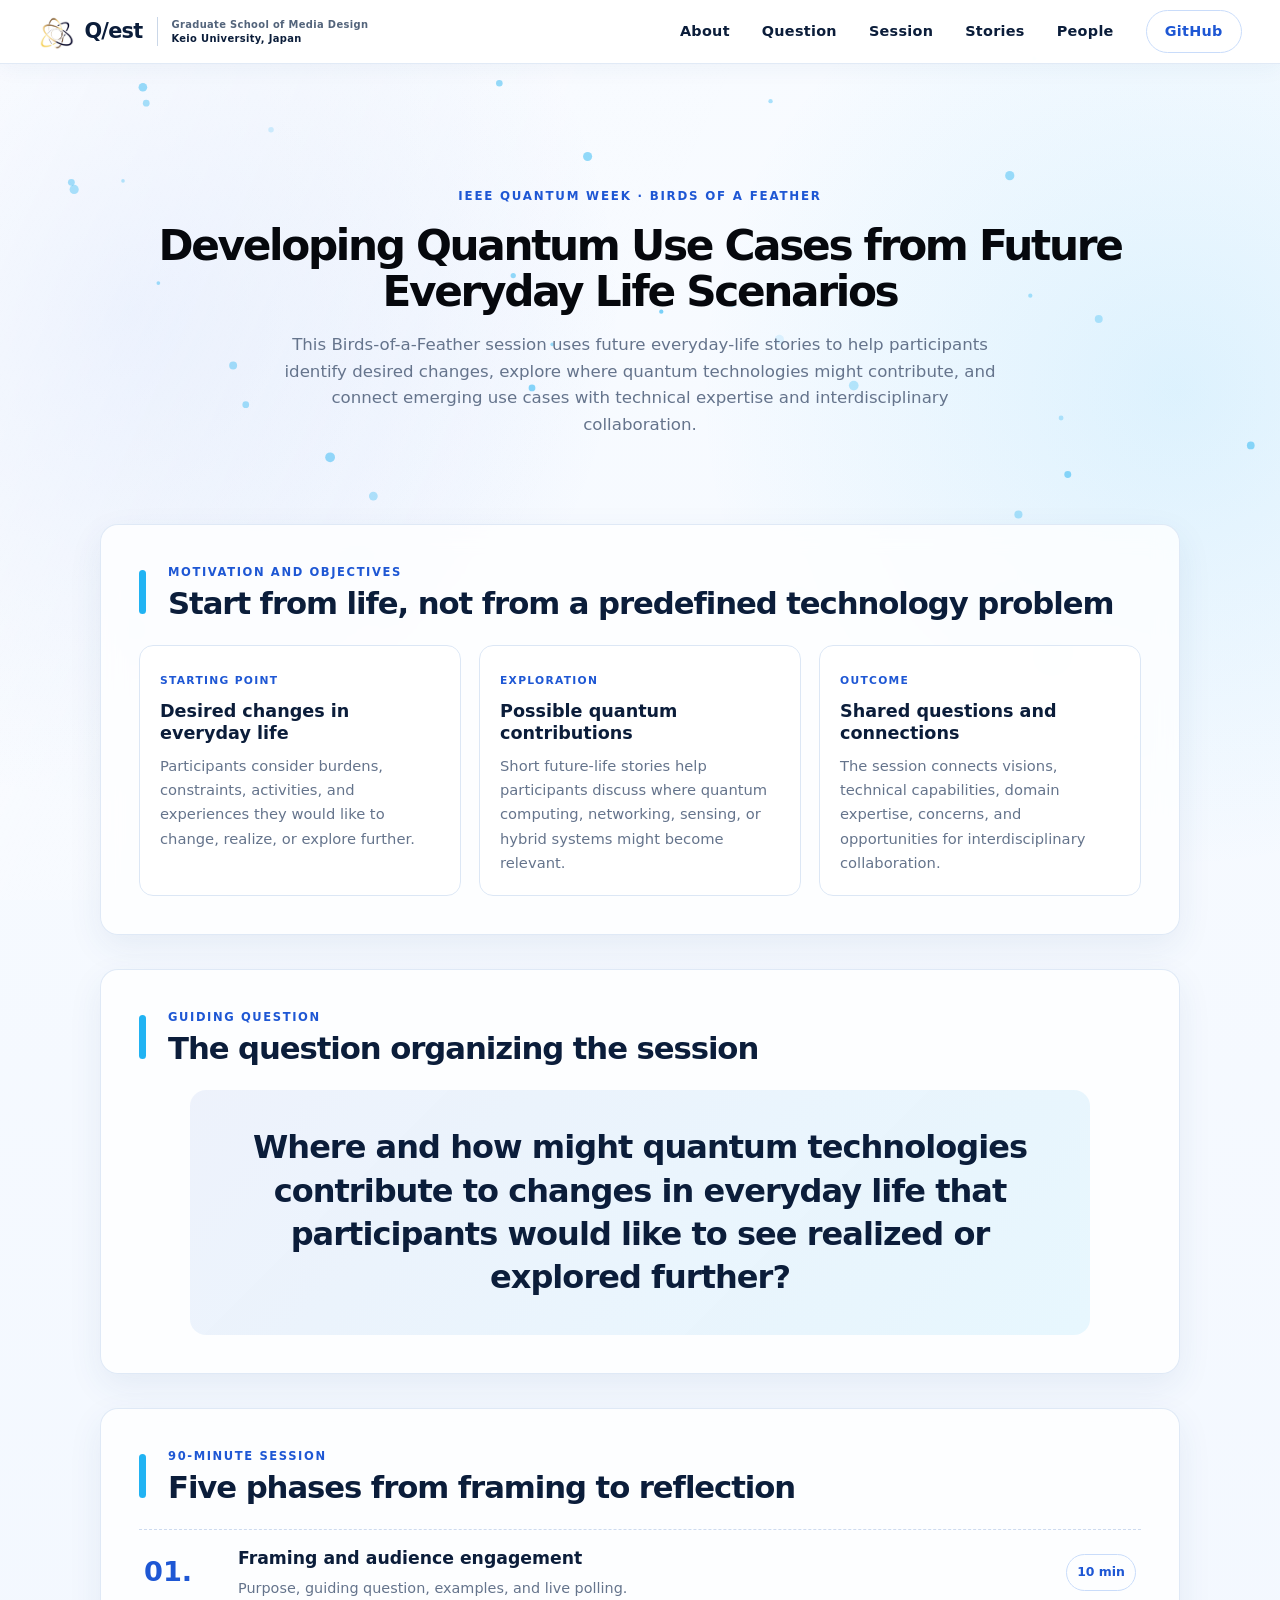
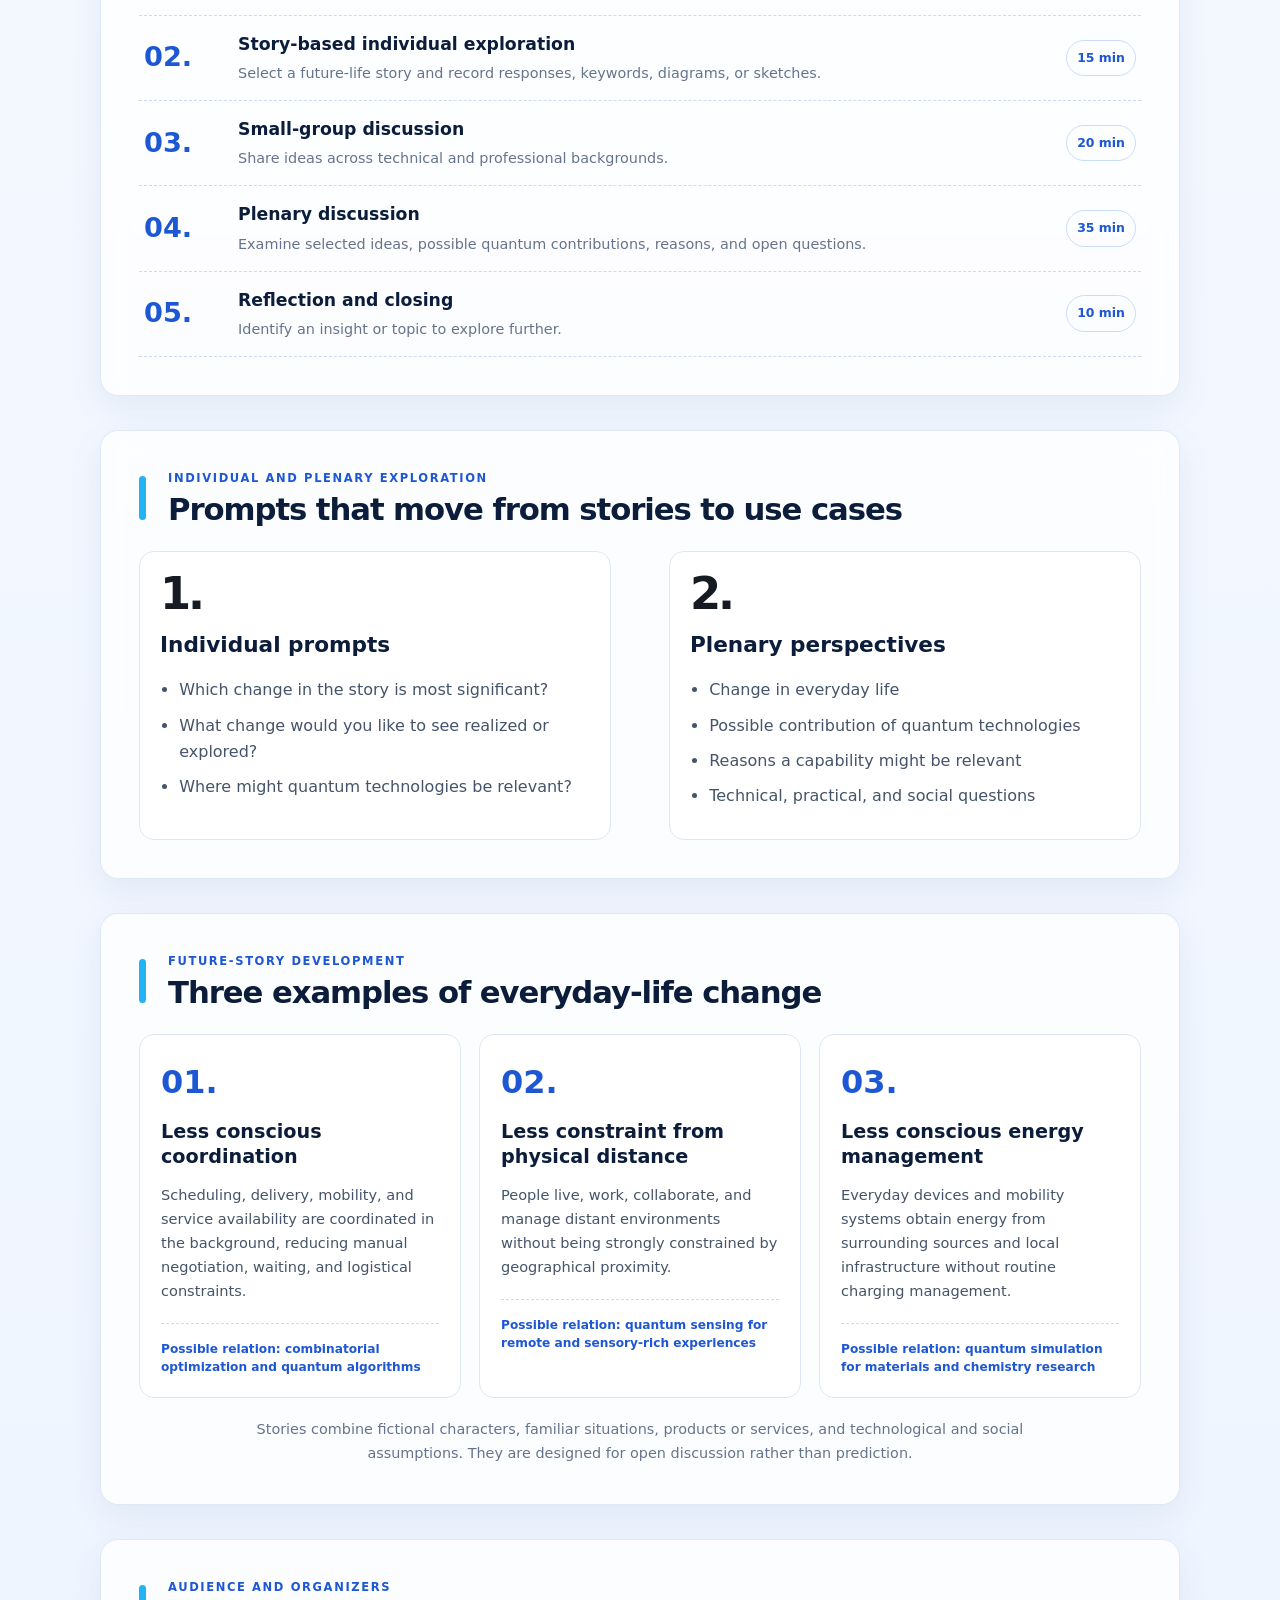
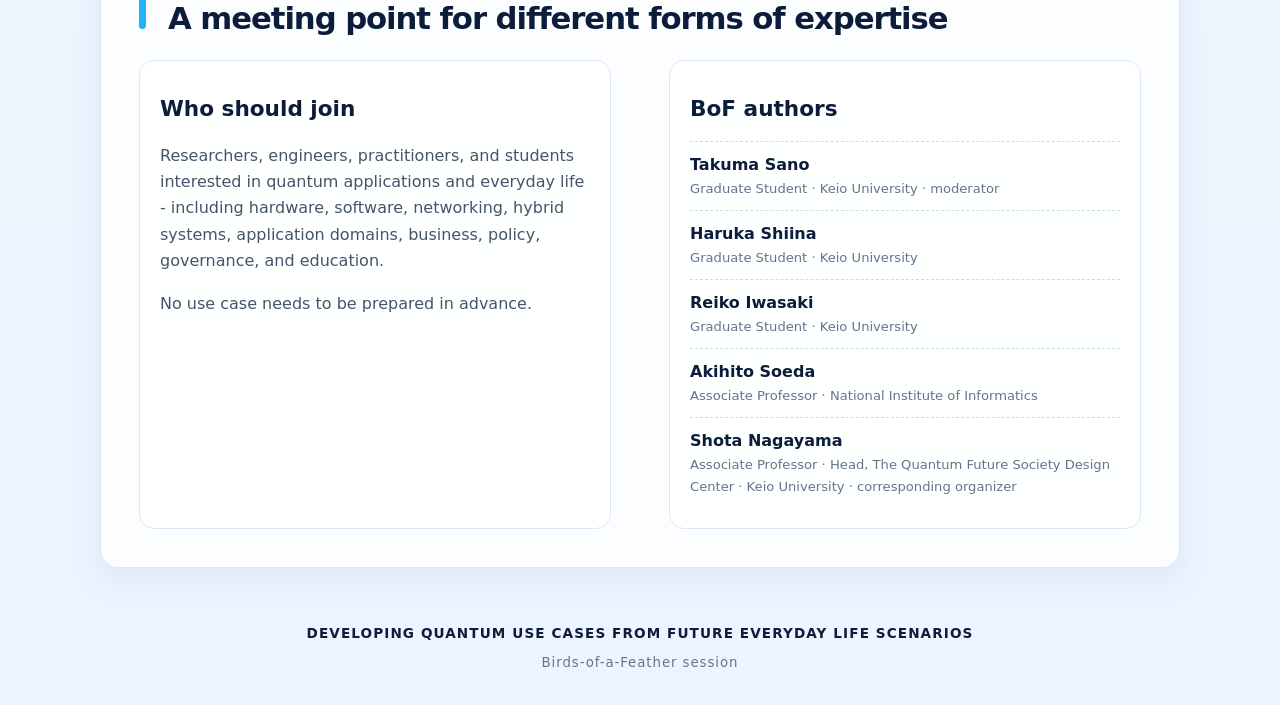
==== site/index.html @ 015046f9 "Prevent stale site asset mismatches" ====
<!doctype html>
<html lang="en">
<head>
  <meta charset="utf-8">
  <meta name="viewport" content="width=device-width, initial-scale=1">
  <meta name="description" content="A Birds-of-a-Feather session for developing quantum use cases from future everyday life scenarios.">
  <meta name="theme-color" content="#f4f8ff">
  <title>Developing Quantum Use Cases from Future Everyday Life Scenarios</title>
  <link rel="icon" type="image/svg+xml" href="./favicon.svg?v=20260724a">
  <link rel="stylesheet" href="./styles.css?v=20260724a">
</head>
<body>
  <canvas id="quantum-bubbles" aria-hidden="true"></canvas>

  <header class="site-header">
    <a class="brand" href="#top" aria-label="Q/est home">
      <img class="brand-logo" src="./assets/qest-logo-icon.png?v=20260724a" alt="">
      <span class="brand-copy"><strong>Q/est</strong></span>
      <span class="brand-divider" aria-hidden="true"></span>
      <span class="brand-institute">
        <span>Graduate School of Media Design</span>
        <span>Keio University, Japan</span>
      </span>
    </a>

    <button class="nav-toggle" type="button" aria-label="Open navigation"
      aria-controls="site-nav" aria-expanded="false">
      <span></span><span></span><span></span>
    </button>

    <nav id="site-nav" class="site-nav" aria-label="Main navigation">
      <a href="#about">About</a>
      <a href="#question">Question</a>
      <a href="#session">Session</a>
      <a href="#stories">Stories</a>
      <a href="#people">People</a>
      <a class="nav-cta" href="https://github.com/tkm-sano/everyday-futures-to-quantum-use-cases">
        GitHub
      </a>
    </nav>
  </header>

  <main id="top">
    <section class="hero" aria-labelledby="hero-title">
      <div class="hero-statement">
        <p class="kicker">IEEE Quantum Week · Birds of a Feather</p>
        <h1 id="hero-title">Developing Quantum Use Cases from Future Everyday Life Scenarios</h1>
        <p class="hero-description">
          This Birds-of-a-Feather session uses future everyday-life stories to help participants
          identify desired changes, explore where quantum technologies might contribute, and
          connect emerging use cases with technical expertise and interdisciplinary collaboration.
        </p>
      </div>
    </section>

    <section id="about" class="content-section" aria-labelledby="about-title">
      <div class="section-heading">
        <span aria-hidden="true"></span>
        <div>
          <p>Motivation and objectives</p>
          <h2 id="about-title">Start from life, not from a predefined technology problem</h2>
        </div>
      </div>
      <div class="overview-grid">
        <article class="card">
          <small>Starting point</small>
          <h3>Desired changes in everyday life</h3>
          <p>
            Participants consider burdens, constraints, activities, and experiences they would
            like to change, realize, or explore further.
          </p>
        </article>
        <article class="card">
          <small>Exploration</small>
          <h3>Possible quantum contributions</h3>
          <p>
            Short future-life stories help participants discuss where quantum computing,
            networking, sensing, or hybrid systems might become relevant.
          </p>
        </article>
        <article class="card">
          <small>Outcome</small>
          <h3>Shared questions and connections</h3>
          <p>
            The session connects visions, technical capabilities, domain expertise, concerns,
            and opportunities for interdisciplinary collaboration.
          </p>
        </article>
      </div>
    </section>

    <section id="question" class="content-section question-section" aria-labelledby="question-title">
      <div class="section-heading">
        <span aria-hidden="true"></span>
        <div>
          <p>Guiding question</p>
          <h2 id="question-title">The question organizing the session</h2>
        </div>
      </div>
      <blockquote>
        Where and how might quantum technologies contribute to changes in everyday life that
        participants would like to see realized or explored further?
      </blockquote>
    </section>

    <section id="session" class="content-section" aria-labelledby="session-title">
      <div class="section-heading">
        <span aria-hidden="true"></span>
        <div>
          <p>90-minute session</p>
          <h2 id="session-title">Five phases from framing to reflection</h2>
        </div>
      </div>
      <ol class="timeline">
        <li>
          <b>01.</b>
          <div><h3>Framing and audience engagement</h3><p>Purpose, guiding question, examples, and live polling.</p></div>
          <time>10 min</time>
        </li>
        <li>
          <b>02.</b>
          <div><h3>Story-based individual exploration</h3><p>Select a future-life story and record responses, keywords, diagrams, or sketches.</p></div>
          <time>15 min</time>
        </li>
        <li>
          <b>03.</b>
          <div><h3>Small-group discussion</h3><p>Share ideas across technical and professional backgrounds.</p></div>
          <time>20 min</time>
        </li>
        <li>
          <b>04.</b>
          <div><h3>Plenary discussion</h3><p>Examine selected ideas, possible quantum contributions, reasons, and open questions.</p></div>
          <time>35 min</time>
        </li>
        <li>
          <b>05.</b>
          <div><h3>Reflection and closing</h3><p>Identify an insight or topic to explore further.</p></div>
          <time>10 min</time>
        </li>
      </ol>
    </section>

    <section class="content-section" aria-labelledby="exploration-title">
      <div class="section-heading">
        <span aria-hidden="true"></span>
        <div>
          <p>Individual and plenary exploration</p>
          <h2 id="exploration-title">Prompts that move from stories to use cases</h2>
        </div>
      </div>
      <div class="prompt-columns">
        <article>
          <span class="prompt-number">1.</span>
          <h3>Individual prompts</h3>
          <ul>
            <li>Which change in the story is most significant?</li>
            <li>What change would you like to see realized or explored?</li>
            <li>Where might quantum technologies be relevant?</li>
          </ul>
        </article>
        <article>
          <span class="prompt-number">2.</span>
          <h3>Plenary perspectives</h3>
          <ul>
            <li>Change in everyday life</li>
            <li>Possible contribution of quantum technologies</li>
            <li>Reasons a capability might be relevant</li>
            <li>Technical, practical, and social questions</li>
          </ul>
        </article>
      </div>
    </section>

    <section id="stories" class="content-section" aria-labelledby="stories-title">
      <div class="section-heading">
        <span aria-hidden="true"></span>
        <div>
          <p>Future-story development</p>
          <h2 id="stories-title">Three examples of everyday-life change</h2>
        </div>
      </div>
      <div class="story-grid">
        <article class="story-card">
          <b>01.</b>
          <h3>Less conscious coordination</h3>
          <p>
            Scheduling, delivery, mobility, and service availability are coordinated in the
            background, reducing manual negotiation, waiting, and logistical constraints.
          </p>
          <small>Possible relation: combinatorial optimization and quantum algorithms</small>
        </article>
        <article class="story-card">
          <b>02.</b>
          <h3>Less constraint from physical distance</h3>
          <p>
            People live, work, collaborate, and manage distant environments without being
            strongly constrained by geographical proximity.
          </p>
          <small>Possible relation: quantum sensing for remote and sensory-rich experiences</small>
        </article>
        <article class="story-card">
          <b>03.</b>
          <h3>Less conscious energy management</h3>
          <p>
            Everyday devices and mobility systems obtain energy from surrounding sources and
            local infrastructure without routine charging management.
          </p>
          <small>Possible relation: quantum simulation for materials and chemistry research</small>
        </article>
      </div>
      <p class="story-note">
        Stories combine fictional characters, familiar situations, products or services, and
        technological and social assumptions. They are designed for open discussion rather than
        prediction.
      </p>
    </section>

    <section id="people" class="content-section" aria-labelledby="people-title">
      <div class="section-heading">
        <span aria-hidden="true"></span>
        <div>
          <p>Audience and organizers</p>
          <h2 id="people-title">A meeting point for different forms of expertise</h2>
        </div>
      </div>
      <div class="people-grid">
        <article>
          <h3>Who should join</h3>
          <p>
            Researchers, engineers, practitioners, and students interested in quantum
            applications and everyday life - including hardware, software, networking,
            hybrid systems, application domains, business, policy, governance, and education.
          </p>
          <p>No use case needs to be prepared in advance.</p>
        </article>
        <article>
          <h3>BoF authors</h3>
          <ul class="author-list">
            <li><strong>Takuma Sano</strong><span>Graduate Student · Keio University · moderator</span></li>
            <li><strong>Haruka Shiina</strong><span>Graduate Student · Keio University</span></li>
            <li><strong>Reiko Iwasaki</strong><span>Graduate Student · Keio University</span></li>
            <li><strong>Akihito Soeda</strong><span>Associate Professor · National Institute of Informatics</span></li>
            <li>
              <strong>Shota Nagayama</strong>
              <span>Associate Professor · Head, The Quantum Future Society Design Center · Keio University · corresponding organizer</span>
            </li>
          </ul>
        </article>
      </div>
    </section>
  </main>

  <footer class="site-footer">
    <p>Developing Quantum Use Cases from Future Everyday Life Scenarios</p>
    <small>Birds-of-a-Feather session</small>
  </footer>

  <script src="./bubbles.js?v=20260724a"></script>
  <script src="./app.js?v=20260724a"></script>
</body>
</html>
---- site/styles.css ----
:root {
  --ink: #0b1d3a;
  --text: #202635;
  --muted: #65748c;
  --accent: #21b3f3;
  --accent-dark: #1e57d4;
  --line: #dce7f5;
  --panel: rgba(255, 255, 255, 0.78);
  --max: 1080px;
  --header-height: 64px;
}

* {
  box-sizing: border-box;
}

html {
  scroll-behavior: smooth;
  scroll-padding-top: calc(var(--header-height) + 24px);
}

body {
  margin: 0;
  color: var(--text);
  background:
    radial-gradient(circle at 10% 8%, rgba(65, 117, 235, 0.12), transparent 31rem),
    radial-gradient(circle at 92% 10%, rgba(33, 179, 243, 0.12), transparent 30rem),
    linear-gradient(180deg, #f8fbff 0%, #edf4ff 100%);
  font-family: "Avenir Next", "Hiragino Sans", "Yu Gothic", "Noto Sans JP", system-ui, sans-serif;
  line-height: 1.65;
  min-height: 100vh;
}

body::before {
  position: fixed;
  inset: 0;
  z-index: -2;
  background: linear-gradient(115deg, rgba(255, 255, 255, 0.6), transparent 45%);
  content: "";
  pointer-events: none;
}

a {
  color: inherit;
}

#quantum-bubbles {
  position: fixed;
  inset: 0;
  z-index: -1;
  width: 100%;
  height: 100%;
  pointer-events: none;
}

.site-header {
  position: fixed;
  inset: 0 0 auto;
  z-index: 20;
  display: flex;
  height: var(--header-height);
  align-items: center;
  justify-content: space-between;
  padding: 0 clamp(16px, 3vw, 42px);
  border-bottom: 1px solid rgba(220, 231, 245, 0.85);
  background: rgba(255, 255, 255, 0.94);
  box-shadow: 0 4px 22px rgba(42, 76, 130, 0.05);
  backdrop-filter: blur(18px);
}

.brand {
  display: inline-flex;
  align-items: center;
  gap: 10px;
  color: var(--ink);
  text-decoration: none;
}

.brand-logo {
  width: 36px;
  height: 36px;
  object-fit: contain;
}

.brand-copy {
  line-height: 1;
}

.brand-copy strong {
  font-size: 1.3rem;
  font-weight: 800;
  letter-spacing: -0.035em;
}

.brand-divider {
  width: 1px;
  height: 29px;
  margin: 0 3px 0 5px;
  background: #cad7e8;
}

.brand-institute {
  display: grid;
  color: #53647b;
  font-size: 0.62rem;
  font-weight: 700;
  letter-spacing: 0.035em;
  line-height: 1.35;
  white-space: nowrap;
}

.brand-institute span:last-child {
  color: var(--ink);
  font-weight: 800;
}

.site-nav {
  display: flex;
  align-items: center;
  gap: clamp(18px, 2.5vw, 32px);
}

.site-nav a {
  position: relative;
  color: var(--ink);
  font-size: 0.9rem;
  font-weight: 750;
  letter-spacing: 0.02em;
  text-decoration: none;
}

.site-nav a:not(.nav-cta)::after {
  position: absolute;
  right: 0;
  bottom: -9px;
  left: 0;
  height: 2px;
  background: var(--accent);
  content: "";
  transform: scaleX(0);
  transition: transform 180ms ease;
}

.site-nav a:hover::after,
.site-nav a:focus-visible::after {
  transform: scaleX(1);
}

.site-nav .nav-cta {
  padding: 9px 18px;
  border: 1px solid #c9dcfa;
  border-radius: 22px;
  color: var(--accent-dark);
  transition: background 180ms ease, color 180ms ease;
}

.site-nav .nav-cta:hover,
.site-nav .nav-cta:focus-visible {
  color: #fff;
  background: var(--accent-dark);
}

.nav-toggle {
  display: none;
  width: 44px;
  height: 44px;
  padding: 8px;
  border: 0;
  background: transparent;
  cursor: pointer;
}

.nav-toggle span {
  display: block;
  width: 25px;
  height: 2px;
  margin: 5px auto;
  border-radius: 2px;
  background: var(--ink);
  transition: transform 180ms ease, opacity 180ms ease;
}

main {
  width: min(var(--max), calc(100% - 40px));
  margin: 0 auto;
  padding-top: var(--header-height);
}

.hero {
  display: flex;
  min-height: 460px;
  align-items: center;
  justify-content: center;
  padding: clamp(66px, 8vw, 96px) 20px 58px;
  text-align: center;
}

.hero-statement {
  width: min(100%, 1040px);
}

.kicker {
  margin: 0 0 16px;
  color: var(--accent-dark);
  font-size: 0.74rem;
  font-weight: 800;
  letter-spacing: 0.15em;
  text-transform: uppercase;
}

.hero h1 {
  margin: 0 auto;
  color: #06080d;
  font-size: clamp(2rem, 3.3vw, 3rem);
  font-weight: 900;
  letter-spacing: -0.055em;
  line-height: 1.08;
}

.section-heading > span {
  display: block;
  width: 9px;
  height: 64px;
  flex: 0 0 auto;
  border-radius: 999px;
  background: var(--accent);
}

.hero-description {
  max-width: 720px;
  margin: 18px auto 0;
  color: var(--muted);
  font-size: clamp(0.95rem, 1.3vw, 1.08rem);
  line-height: 1.6;
}

.content-section {
  margin: 0 0 34px;
  padding: clamp(26px, 3.5vw, 38px);
  border: 1px solid rgba(220, 231, 245, 0.9);
  border-radius: 18px;
  background: var(--panel);
  box-shadow: 0 12px 34px rgba(43, 78, 132, 0.08);
  backdrop-filter: blur(12px);
}

.section-heading {
  display: flex;
  align-items: center;
  gap: 22px;
  margin-bottom: 24px;
}

.section-heading > span {
  height: 44px;
  width: 7px;
}

.section-heading p {
  margin: 0 0 4px;
  color: var(--accent-dark);
  font-size: 0.72rem;
  font-weight: 800;
  letter-spacing: 0.14em;
  text-transform: uppercase;
}

.section-heading h2 {
  margin: 0;
  color: var(--ink);
  font-size: clamp(1.45rem, 2.4vw, 2.05rem);
  letter-spacing: -0.035em;
  line-height: 1.15;
}

.card-grid {
  display: grid;
  gap: 18px;
}

.overview-grid {
  display: grid;
  grid-template-columns: repeat(3, minmax(0, 1fr));
  gap: 18px;
}

.baseline-grid {
  grid-template-columns: repeat(3, minmax(0, 1fr));
}

.card {
  min-width: 0;
  padding: 20px;
  border: 1px solid var(--line);
  border-radius: 14px;
  background: rgba(255, 255, 255, 0.8);
}

.card small {
  color: var(--accent-dark);
  font-size: 0.67rem;
  font-weight: 800;
  letter-spacing: 0.12em;
  text-transform: uppercase;
}

.card h3 {
  margin: 8px 0 9px;
  color: var(--ink);
  font-size: 1.1rem;
  line-height: 1.25;
}

.card p {
  margin: 0;
  color: var(--muted);
  font-size: 0.92rem;
}

.domain-grid {
  display: grid;
  grid-template-columns: repeat(2, minmax(0, 1fr));
  gap: clamp(20px, 4vw, 48px);
}

.domain-card {
  min-width: 0;
}

.domain-card-header {
  display: flex;
  gap: 16px;
  align-items: flex-start;
  margin-bottom: 20px;
}

.domain-card-number {
  color: #141923;
  font-size: 3.8rem;
  font-weight: 900;
  letter-spacing: -0.07em;
  line-height: 0.9;
}

.domain-card h3 {
  margin: 3px 0 0;
  color: var(--ink);
  font-size: clamp(1.3rem, 2.2vw, 1.85rem);
  line-height: 1.16;
}

.domain-card dl {
  margin: 0;
  padding: 23px;
  border: 1px solid var(--line);
  border-radius: 14px;
  background: rgba(255, 255, 255, 0.78);
}

.domain-card dt {
  margin-top: 15px;
  color: var(--accent-dark);
  font-size: 0.68rem;
  font-weight: 850;
  letter-spacing: 0.12em;
  text-transform: uppercase;
}

.domain-card dt:first-child {
  margin-top: 0;
}

.domain-card dd {
  margin: 3px 0 0;
  color: #3f4c61;
  font-size: 0.9rem;
}

.method-list {
  margin: 0;
  padding: 0;
  list-style: none;
}

.method-list li {
  display: grid;
  grid-template-columns: 78px 1fr;
  gap: 20px;
  align-items: baseline;
  padding: 19px 4px;
  border-top: 1px dashed #cddbef;
}

.method-list li:last-child {
  border-bottom: 1px dashed #cddbef;
}

.method-list b {
  color: var(--accent-dark);
  font-size: 1.7rem;
  font-weight: 900;
}

.question-section blockquote {
  max-width: 900px;
  margin: 10px auto 0;
  padding: clamp(24px, 3.5vw, 36px);
  border: 0;
  border-radius: 16px;
  color: var(--ink);
  background:
    linear-gradient(135deg, rgba(30, 87, 212, 0.08), rgba(33, 179, 243, 0.11)),
    rgba(255, 255, 255, 0.7);
  font-size: clamp(1.25rem, 2.5vw, 2rem);
  font-weight: 850;
  letter-spacing: -0.03em;
  line-height: 1.35;
  text-align: center;
}

.timeline {
  margin: 0;
  padding: 0;
  list-style: none;
}

.timeline li {
  display: grid;
  grid-template-columns: 74px 1fr auto;
  gap: 20px;
  align-items: center;
  padding: 14px 5px;
  border-top: 1px dashed #cddbef;
}

.timeline li:last-child {
  border-bottom: 1px dashed #cddbef;
}

.timeline b {
  color: var(--accent-dark);
  font-size: 1.7rem;
  font-weight: 900;
}

.timeline h3 {
  margin: 0;
  color: var(--ink);
  font-size: 1.08rem;
}

.timeline p {
  margin: 4px 0 0;
  color: var(--muted);
  font-size: 0.9rem;
}

.timeline time {
  min-width: 68px;
  padding: 7px 10px;
  border: 1px solid #c9dcfa;
  border-radius: 999px;
  color: var(--accent-dark);
  font-size: 0.78rem;
  font-weight: 800;
  text-align: center;
}

.prompt-columns,
.people-grid {
  display: grid;
  grid-template-columns: repeat(2, minmax(0, 1fr));
  gap: clamp(22px, 5vw, 58px);
}

.prompt-columns article,
.people-grid article {
  min-width: 0;
  padding: 20px;
  border: 1px solid var(--line);
  border-radius: 15px;
  background: rgba(255, 255, 255, 0.76);
}

.prompt-number {
  color: #151a23;
  font-size: 2.8rem;
  font-weight: 900;
  letter-spacing: -0.07em;
  line-height: 1;
}

.prompt-columns h3,
.people-grid h3 {
  margin: 10px 0 14px;
  color: var(--ink);
  font-size: 1.35rem;
}

.prompt-columns ul {
  margin: 0;
  padding-left: 1.2rem;
}

.prompt-columns li {
  margin: 9px 0;
  color: #45546a;
}

.story-grid {
  display: grid;
  grid-template-columns: repeat(3, minmax(0, 1fr));
  gap: 18px;
}

.story-card {
  min-width: 0;
  padding: 21px;
  border: 1px solid var(--line);
  border-radius: 15px;
  background: rgba(255, 255, 255, 0.78);
}

.story-card > b {
  color: var(--accent-dark);
  font-size: 2rem;
  font-weight: 900;
}

.story-card h3 {
  margin: 11px 0 13px;
  color: var(--ink);
  font-size: 1.2rem;
  line-height: 1.3;
}

.story-card p {
  margin: 0 0 20px;
  color: #45546a;
  font-size: 0.91rem;
}

.story-card small {
  display: block;
  padding-top: 16px;
  border-top: 1px dashed #cddbef;
  color: var(--accent-dark);
  font-size: 0.76rem;
  font-weight: 750;
  line-height: 1.5;
}

.story-note {
  max-width: 820px;
  margin: 20px auto 0;
  color: var(--muted);
  font-size: 0.9rem;
  text-align: center;
}

.people-grid p {
  color: #45546a;
}

.author-list {
  margin: 0;
  padding: 0;
  list-style: none;
}

.author-list li {
  display: grid;
  padding: 10px 0;
  border-top: 1px dashed #cddbef;
}

.author-list strong {
  color: var(--ink);
}

.author-list span {
  color: var(--muted);
  font-size: 0.82rem;
}

.site-footer {
  padding: 20px 20px 30px;
  color: var(--muted);
  text-align: center;
}

.site-footer p {
  margin: 0 0 5px;
  color: var(--ink);
  font-size: 0.85rem;
  font-weight: 800;
  letter-spacing: 0.08em;
  text-transform: uppercase;
}

.site-footer small {
  letter-spacing: 0.07em;
}

@media (max-width: 1100px) {
  :root {
    --header-height: 62px;
  }

  .brand-logo {
    width: 34px;
    height: 34px;
  }

  .brand-copy strong {
    font-size: 1.2rem;
  }

  .brand-institute {
    font-size: 0.56rem;
  }

  .nav-toggle {
    position: relative;
    z-index: 2;
    display: block;
  }

  .nav-toggle[aria-expanded="true"] span:nth-child(1) {
    transform: translateY(7px) rotate(45deg);
  }

  .nav-toggle[aria-expanded="true"] span:nth-child(2) {
    opacity: 0;
  }

  .nav-toggle[aria-expanded="true"] span:nth-child(3) {
    transform: translateY(-7px) rotate(-45deg);
  }

  .site-nav {
    position: absolute;
    top: calc(var(--header-height) - 1px);
    right: 14px;
    display: none;
    width: min(360px, calc(100vw - 28px));
    flex-direction: column;
    gap: 0;
    align-items: stretch;
    padding: 18px;
    border: 1px solid var(--line);
    border-radius: 14px;
    background: rgba(255, 255, 255, 0.98);
    box-shadow: 0 18px 38px rgba(43, 78, 132, 0.15);
  }

  .site-nav.is-open {
    display: flex;
  }

  .site-nav a {
    padding: 13px 10px;
    text-align: center;
  }

  .site-nav a:not(.nav-cta)::after {
    display: none;
  }

  .site-nav .nav-cta {
    margin-top: 8px;
  }

  .hero {
    min-height: auto;
    padding: 72px 10px 58px;
    text-align: center;
  }

  .hero h1 {
    font-size: clamp(1.95rem, 5vw, 2.8rem);
  }

  .baseline-grid {
    grid-template-columns: 1fr;
  }
}

@media (max-width: 820px) {
  .overview-grid,
  .story-grid {
    grid-template-columns: 1fr;
  }
}

@media (max-width: 640px) {
  main {
    width: min(100% - 24px, var(--max));
  }

  .site-header {
    padding: 0 12px;
  }

  .brand {
    gap: 7px;
  }

  .brand-divider {
    height: 26px;
    margin: 0 1px 0 2px;
  }

  .brand-institute {
    max-width: 120px;
    font-size: 0.49rem;
    line-height: 1.3;
    white-space: normal;
  }

  .hero {
    padding: 56px 6px 44px;
  }

  .kicker {
    font-size: 0.64rem;
    line-height: 1.5;
  }

  .hero h1 {
    font-size: clamp(1.7rem, 7.2vw, 2rem);
    line-height: 1.14;
  }

  .content-section {
    margin-bottom: 20px;
    padding: 22px 16px;
    border-radius: 15px;
  }

  .section-heading {
    flex-direction: column;
    gap: 13px;
    align-items: center;
    text-align: center;
  }

  .section-heading > span {
    width: 52px;
    height: 7px;
  }

  .domain-grid {
    grid-template-columns: 1fr;
    gap: 36px;
  }

  .prompt-columns,
  .people-grid {
    grid-template-columns: 1fr;
  }

  .timeline li {
    grid-template-columns: 48px 1fr;
    gap: 10px;
    align-items: start;
  }

  .timeline time {
    grid-column: 2;
    justify-self: start;
  }

  .timeline b {
    font-size: 1.35rem;
  }

  .domain-card-header {
    justify-content: center;
    text-align: left;
  }

  .method-list li {
    grid-template-columns: 55px 1fr;
    gap: 11px;
    align-items: start;
  }

  .method-list b {
    font-size: 1.35rem;
  }
}

@media (prefers-reduced-motion: reduce) {
  html {
    scroll-behavior: auto;
  }

  *,
  *::before,
  *::after {
    transition-duration: 0.01ms !important;
    animation-duration: 0.01ms !important;
  }
}
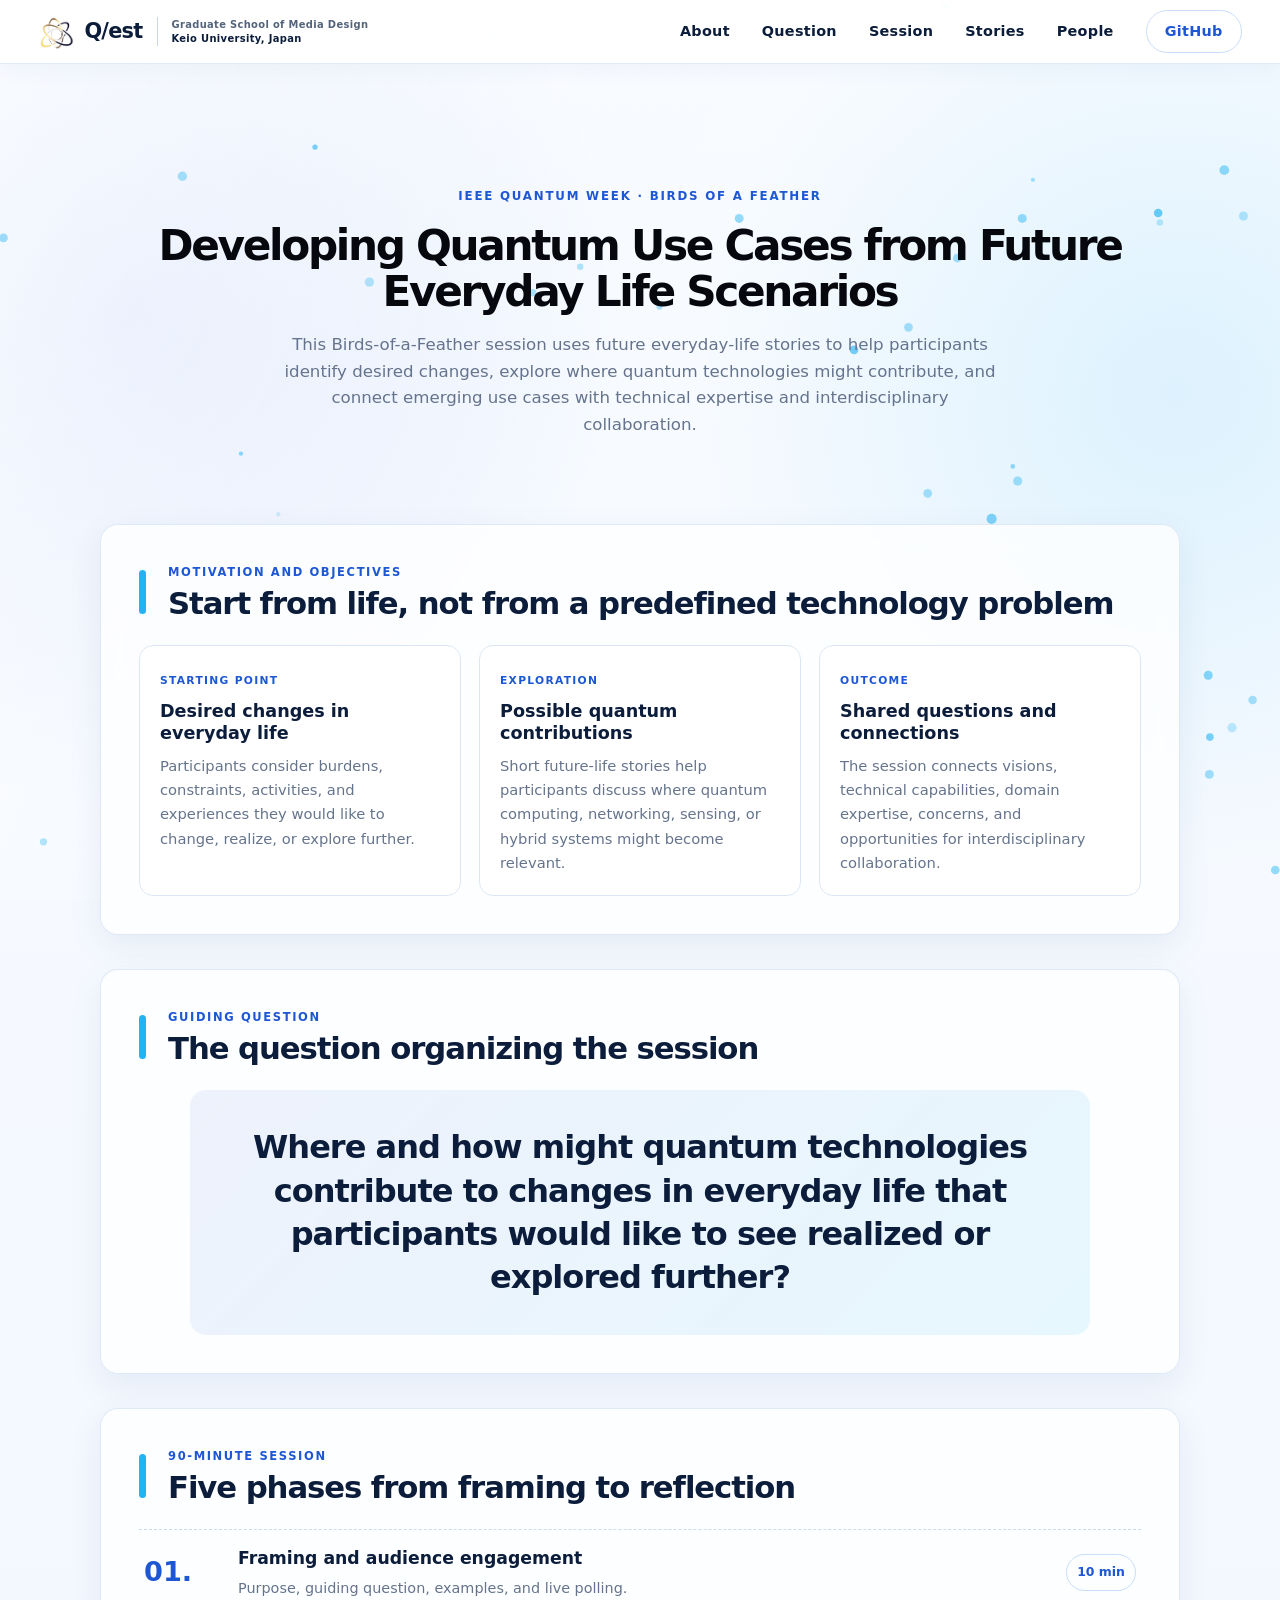
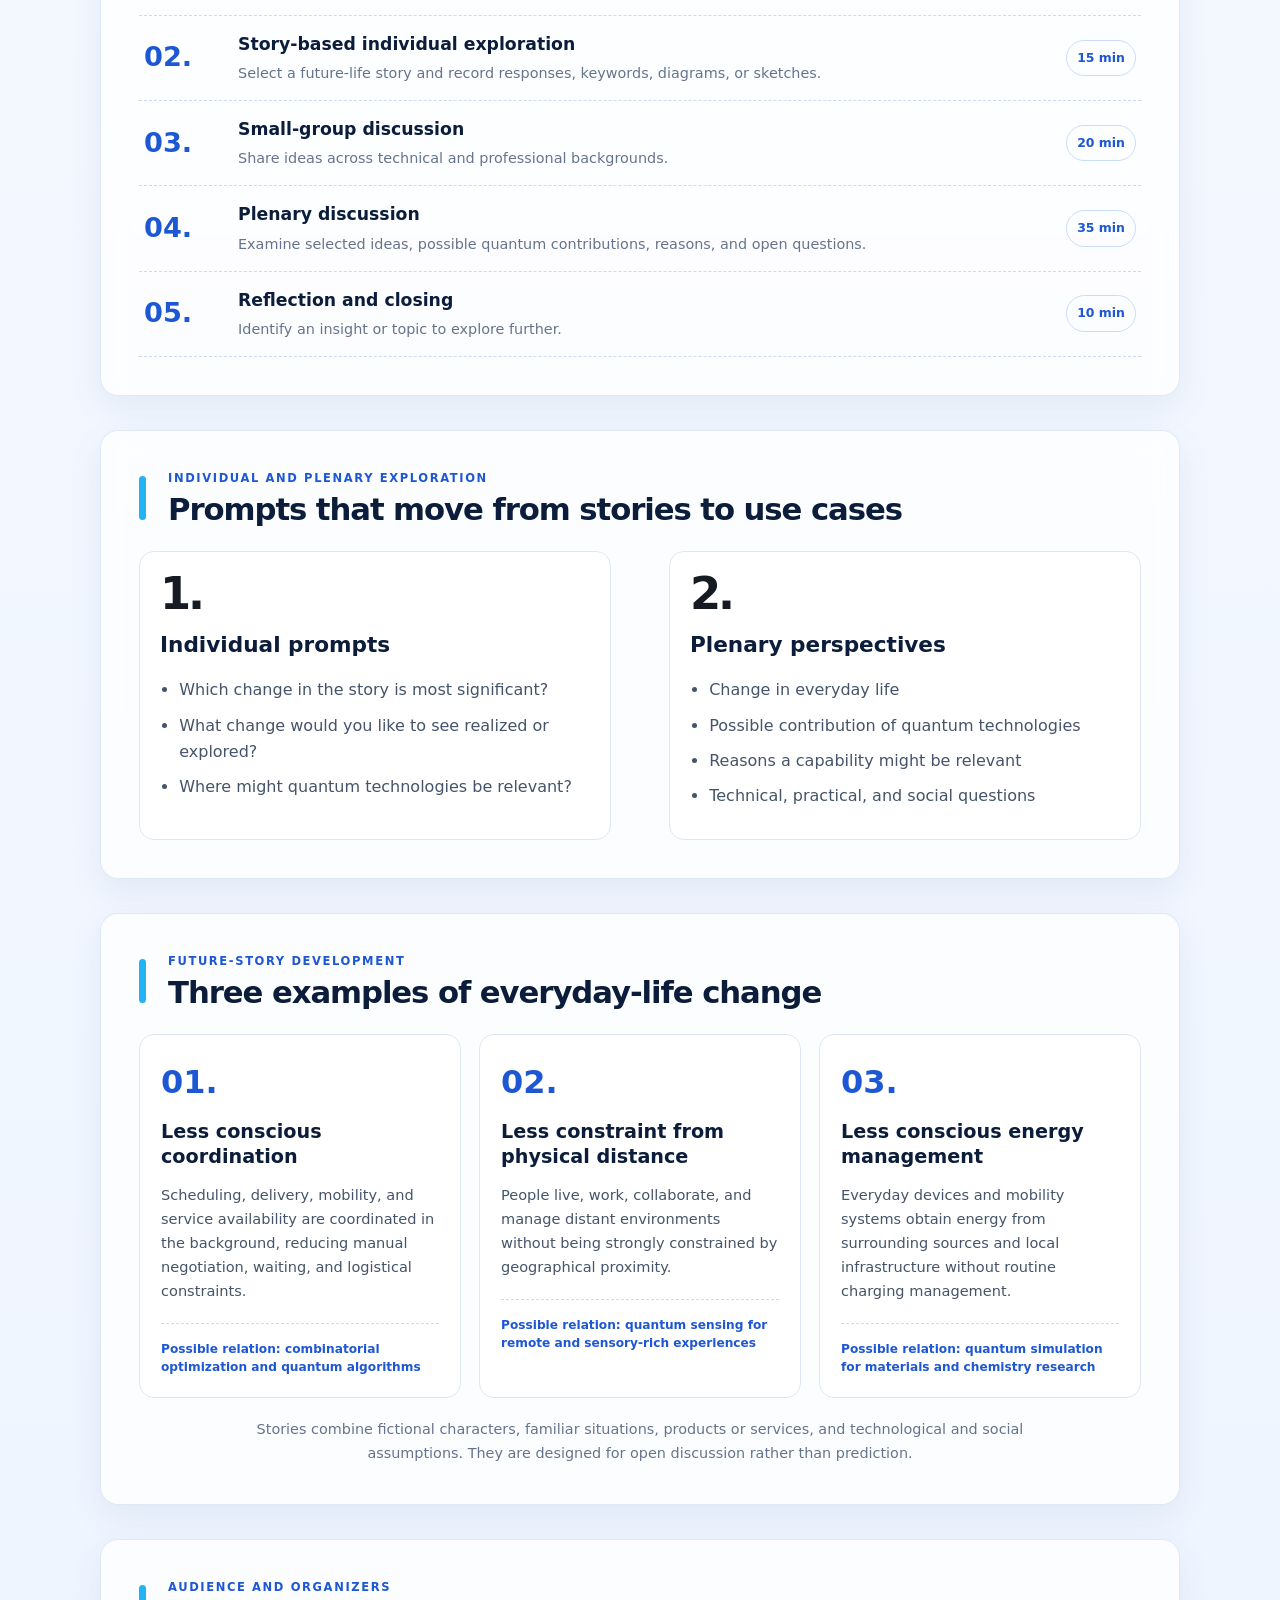
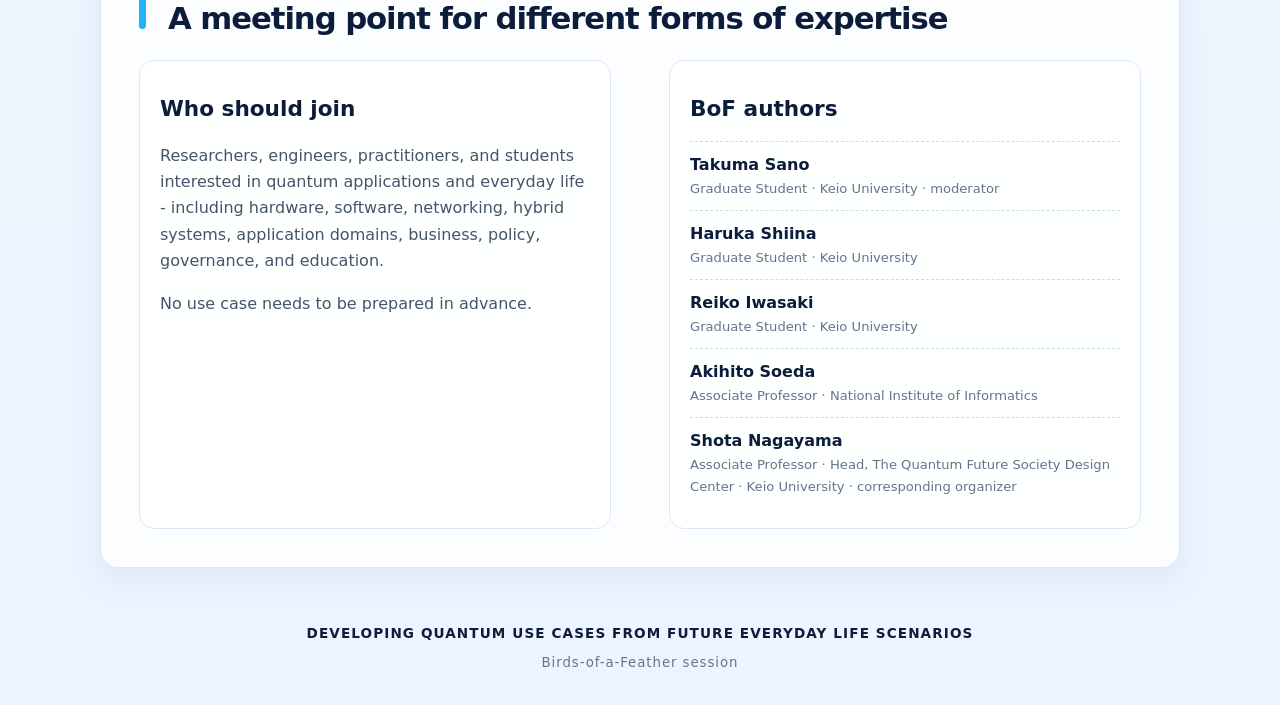
==== commit 8a1137be: "Link Q/est brand to official website" ====
--- a/site/index.html
+++ b/site/index.html
@@ -13,7 +13,8 @@
   <canvas id="quantum-bubbles" aria-hidden="true"></canvas>
 
   <header class="site-header">
-    <a class="brand" href="#top" aria-label="Q/est home">
+    <a class="brand" href="https://q-est.org/" target="_blank" rel="noopener noreferrer"
+      aria-label="Visit the Q/est website">
       <img class="brand-logo" src="./assets/qest-logo-icon.png?v=20260724a" alt="">
       <span class="brand-copy"><strong>Q/est</strong></span>
       <span class="brand-divider" aria-hidden="true"></span>
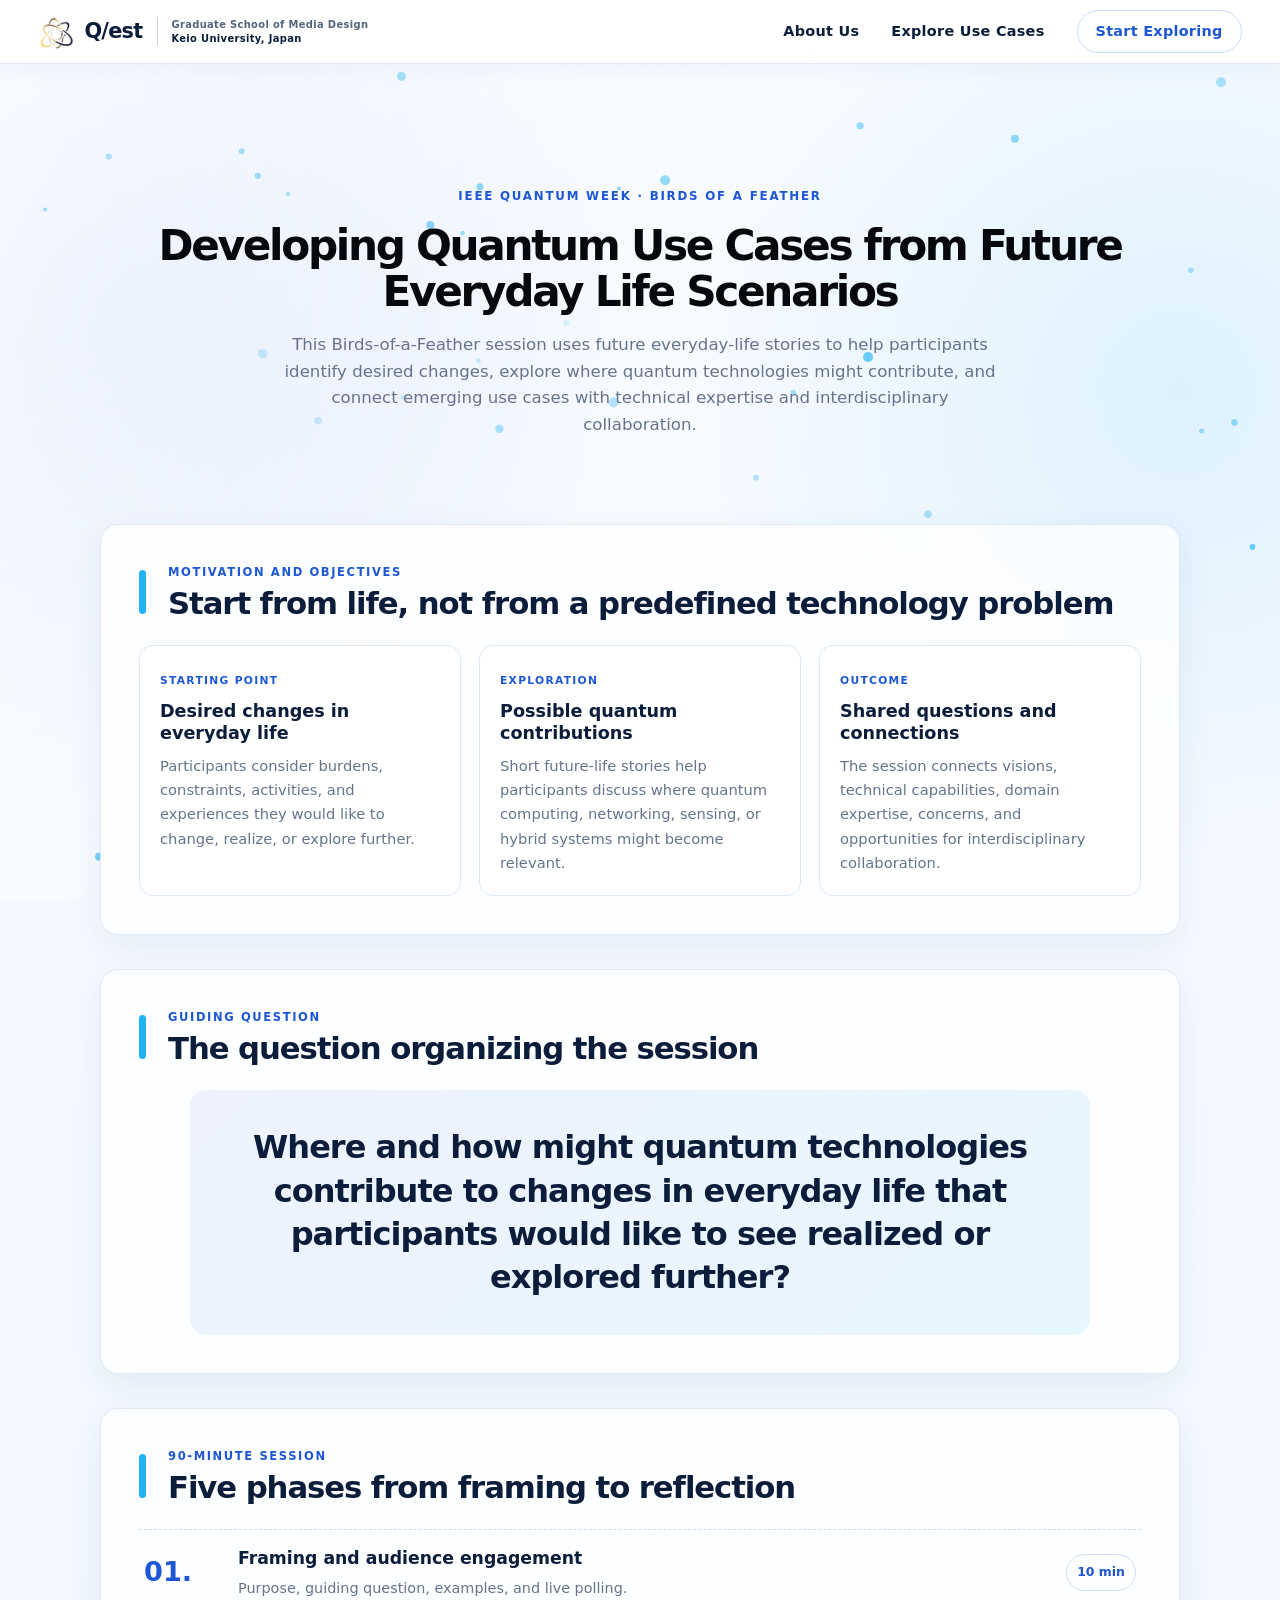
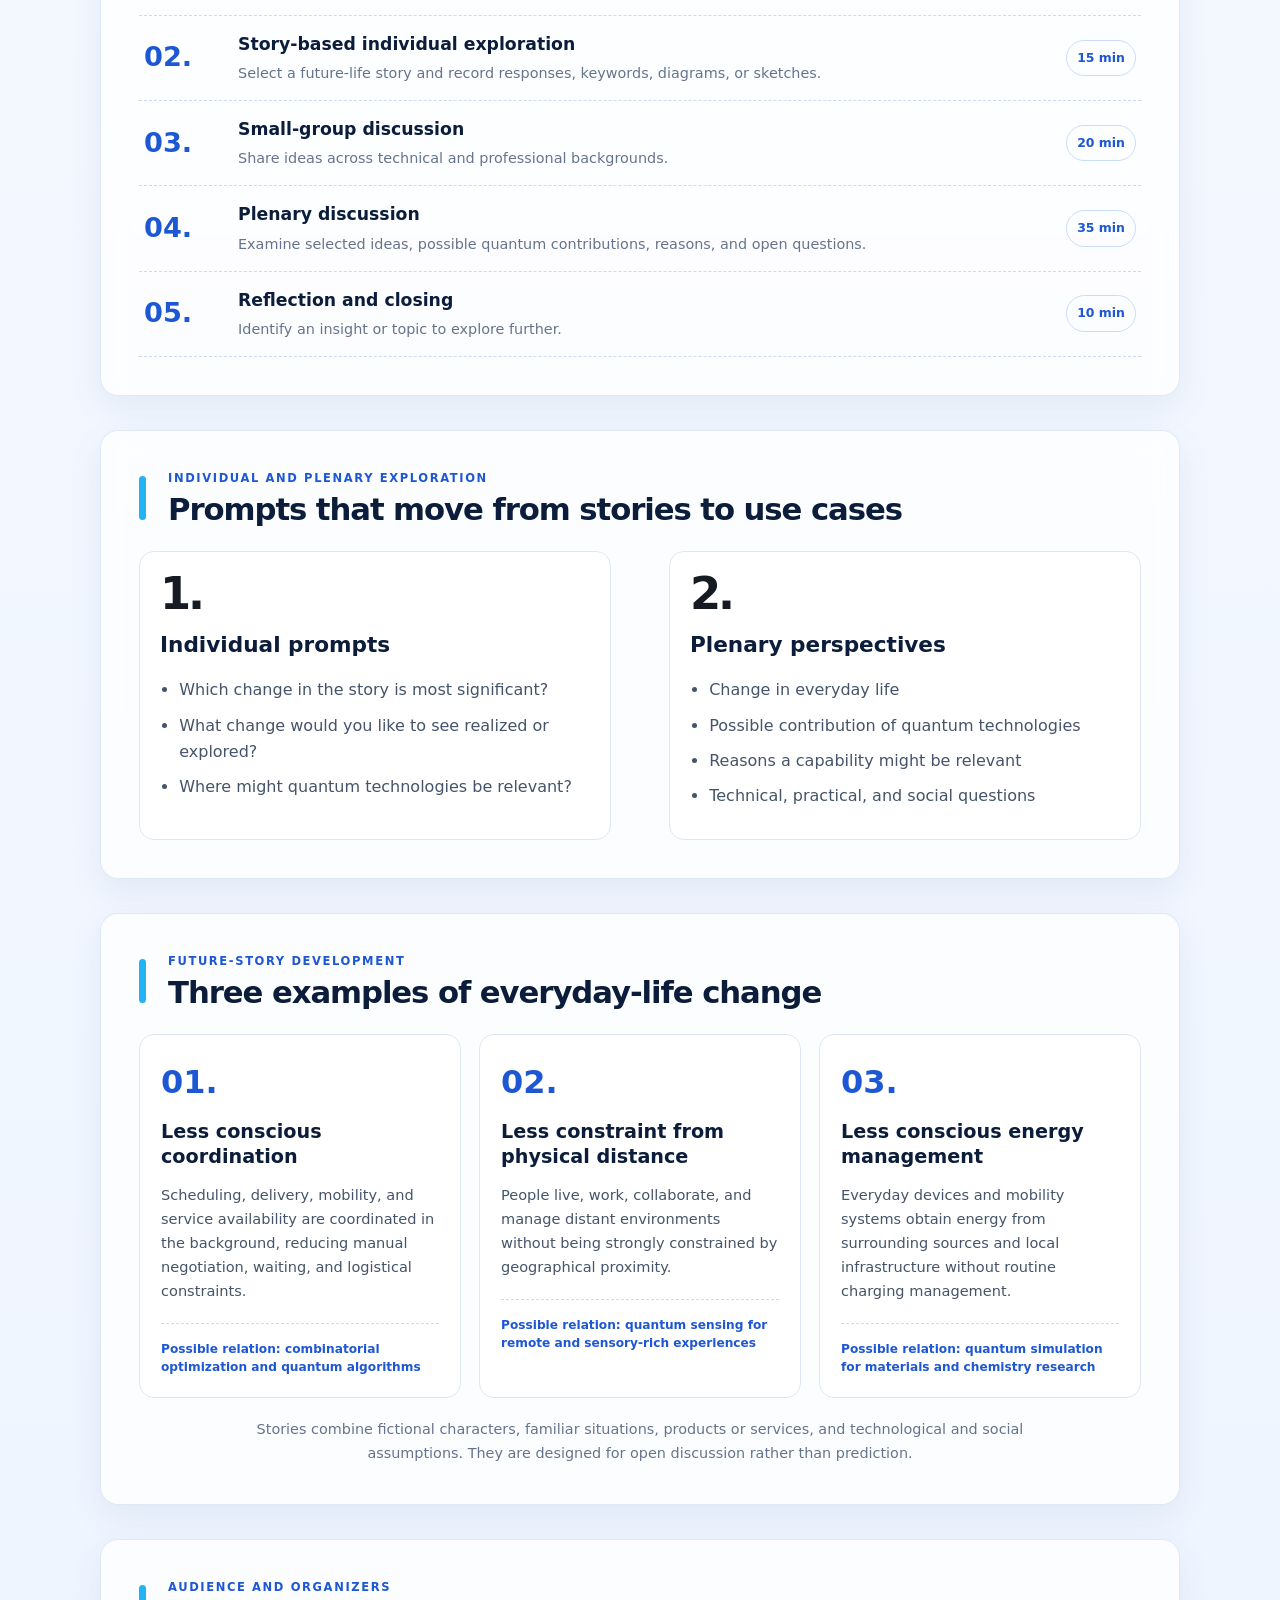
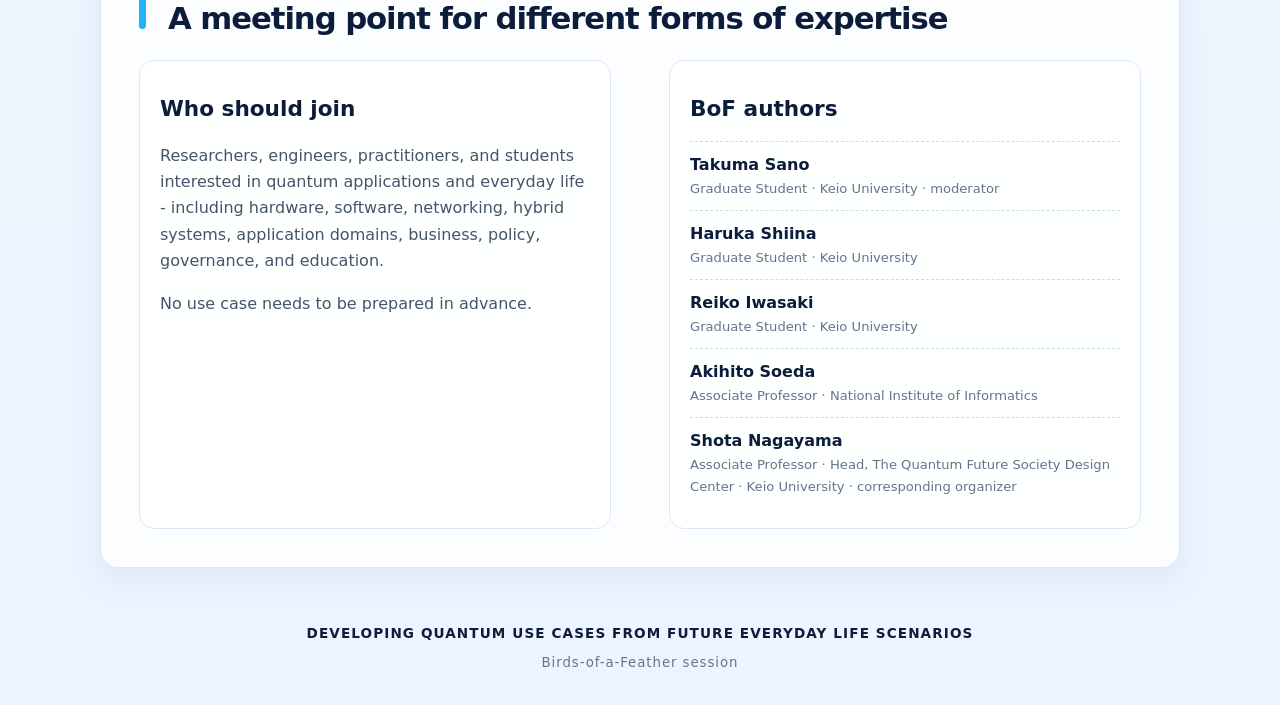
==== commit 3cc8f253: "Add guided use case exploration flow" ====
--- a/site/index.html
+++ b/site/index.html
@@ -6,8 +6,8 @@
   <meta name="description" content="A Birds-of-a-Feather session for developing quantum use cases from future everyday life scenarios.">
   <meta name="theme-color" content="#f4f8ff">
   <title>Developing Quantum Use Cases from Future Everyday Life Scenarios</title>
-  <link rel="icon" type="image/svg+xml" href="./favicon.svg?v=20260724a">
-  <link rel="stylesheet" href="./styles.css?v=20260724a">
+  <link rel="icon" type="image/svg+xml" href="./favicon.svg?v=20260724b">
+  <link rel="stylesheet" href="./styles.css?v=20260724b">
 </head>
 <body>
   <canvas id="quantum-bubbles" aria-hidden="true"></canvas>
@@ -15,7 +15,7 @@
   <header class="site-header">
     <a class="brand" href="https://q-est.org/" target="_blank" rel="noopener noreferrer"
       aria-label="Visit the Q/est website">
-      <img class="brand-logo" src="./assets/qest-logo-icon.png?v=20260724a" alt="">
+      <img class="brand-logo" src="./assets/qest-logo-icon.png?v=20260724b" alt="">
       <span class="brand-copy"><strong>Q/est</strong></span>
       <span class="brand-divider" aria-hidden="true"></span>
       <span class="brand-institute">
@@ -30,14 +30,9 @@
     </button>
 
     <nav id="site-nav" class="site-nav" aria-label="Main navigation">
-      <a href="#about">About</a>
-      <a href="#question">Question</a>
-      <a href="#session">Session</a>
-      <a href="#stories">Stories</a>
-      <a href="#people">People</a>
-      <a class="nav-cta" href="https://github.com/tkm-sano/everyday-futures-to-quantum-use-cases">
-        GitHub
-      </a>
+      <a href="./about/">About Us</a>
+      <a href="./explore/">Explore Use Cases</a>
+      <a class="nav-cta" href="./explore/#explorer">Start Exploring</a>
     </nav>
   </header>
 
@@ -256,7 +251,7 @@
     <small>Birds-of-a-Feather session</small>
   </footer>
 
-  <script src="./bubbles.js?v=20260724a"></script>
-  <script src="./app.js?v=20260724a"></script>
+  <script src="./bubbles.js?v=20260724b"></script>
+  <script src="./app.js?v=20260724b"></script>
 </body>
 </html>
--- a/site/styles.css
+++ b/site/styles.css
@@ -146,6 +146,10 @@
   transform: scaleX(1);
 }
 
+.site-nav a[aria-current="page"]:not(.nav-cta)::after {
+  transform: scaleX(1);
+}
+
 .site-nav .nav-cta {
   padding: 9px 18px;
   border: 1px solid #c9dcfa;
@@ -600,6 +604,654 @@
 
 .site-footer small {
   letter-spacing: 0.07em;
+}
+
+.site-footer a {
+  text-decoration: none;
+}
+
+.subpage-main {
+  padding-top: calc(var(--header-height) + 34px);
+}
+
+.subpage-hero {
+  max-width: 900px;
+  margin: 0 auto 34px;
+  padding: clamp(48px, 7vw, 78px) 20px;
+  text-align: center;
+}
+
+.subpage-hero h1 {
+  margin: 0;
+  color: #06080d;
+  font-size: clamp(2.1rem, 4.5vw, 3.8rem);
+  font-weight: 900;
+  letter-spacing: -0.055em;
+  line-height: 1.08;
+}
+
+.subpage-hero > p:last-child {
+  max-width: 720px;
+  margin: 20px auto 0;
+  color: var(--muted);
+  font-size: 1rem;
+}
+
+.about-columns {
+  display: grid;
+  grid-template-columns: repeat(2, minmax(0, 1fr));
+  gap: 18px;
+}
+
+.info-panel {
+  padding: 22px;
+  border: 1px solid var(--line);
+  border-radius: 15px;
+  background: rgba(255, 255, 255, 0.78);
+}
+
+.info-panel h3 {
+  margin: 0 0 12px;
+  color: var(--ink);
+  font-size: 1.25rem;
+}
+
+.info-panel p,
+.section-intro,
+.section-note {
+  color: #45546a;
+}
+
+.info-panel p {
+  margin: 0;
+}
+
+.section-note {
+  max-width: 780px;
+  margin: 22px auto 0;
+  text-align: center;
+}
+
+.section-intro {
+  max-width: 820px;
+  margin: 0 0 22px;
+}
+
+.workshop-list {
+  display: grid;
+  margin: 0;
+  padding: 0;
+  grid-template-columns: repeat(4, minmax(0, 1fr));
+  gap: 12px;
+  list-style: none;
+}
+
+.workshop-list li {
+  display: grid;
+  gap: 3px;
+  padding: 18px;
+  border: 1px solid var(--line);
+  border-radius: 13px;
+  background: rgba(255, 255, 255, 0.76);
+}
+
+.workshop-list strong {
+  color: var(--ink);
+  font-size: 1.05rem;
+}
+
+.workshop-list span {
+  color: var(--muted);
+  font-size: 0.78rem;
+}
+
+.explore-main {
+  width: min(1180px, calc(100% - 40px));
+}
+
+.explore-hero {
+  margin-bottom: 10px;
+}
+
+.explorer-shell {
+  margin-bottom: 34px;
+  padding: clamp(22px, 3vw, 34px);
+  border: 1px solid rgba(220, 231, 245, 0.95);
+  border-radius: 18px;
+  background: rgba(255, 255, 255, 0.84);
+  box-shadow: 0 12px 34px rgba(43, 78, 132, 0.08);
+  backdrop-filter: blur(12px);
+  scroll-margin-top: calc(var(--header-height) + 20px);
+}
+
+.explorer-heading {
+  display: flex;
+  gap: 24px;
+  align-items: flex-end;
+  justify-content: space-between;
+  margin-bottom: 24px;
+}
+
+.explorer-heading h2 {
+  margin: 0;
+  color: var(--ink);
+  font-size: clamp(1.4rem, 2.5vw, 2rem);
+  letter-spacing: -0.035em;
+  line-height: 1.15;
+}
+
+.eyebrow {
+  margin: 0 0 4px;
+  color: var(--accent-dark);
+  font-size: 0.7rem;
+  font-weight: 850;
+  letter-spacing: 0.13em;
+  text-transform: uppercase;
+}
+
+.text-button {
+  flex: 0 0 auto;
+  padding: 6px 0;
+  border: 0;
+  border-bottom: 1px solid currentColor;
+  color: var(--accent-dark);
+  background: transparent;
+  font: inherit;
+  font-size: 0.8rem;
+  font-weight: 800;
+  cursor: pointer;
+}
+
+.progress-scroll {
+  overflow-x: auto;
+  padding: 2px 2px 10px;
+  scrollbar-color: #b7cbea transparent;
+}
+
+.step-progress {
+  display: grid;
+  min-width: 920px;
+  margin: 0;
+  padding: 0;
+  grid-template-columns: repeat(6, minmax(0, 1fr));
+  list-style: none;
+}
+
+.step-progress li {
+  position: relative;
+  display: grid;
+  min-width: 0;
+  grid-template-columns: 31px 1fr;
+  gap: 8px;
+  align-items: center;
+  padding-right: 14px;
+  color: #7a879a;
+}
+
+.step-progress li::after {
+  position: absolute;
+  z-index: -1;
+  top: 15px;
+  right: 0;
+  left: 31px;
+  height: 2px;
+  background: #dce7f5;
+  content: "";
+}
+
+.step-progress li:last-child::after {
+  display: none;
+}
+
+.step-progress li > span {
+  display: grid;
+  width: 31px;
+  height: 31px;
+  border: 1px solid #c8d8ed;
+  border-radius: 50%;
+  place-items: center;
+  color: #64748b;
+  background: #fff;
+  font-size: 0.72rem;
+  font-weight: 850;
+}
+
+.step-progress strong {
+  font-size: 0.72rem;
+  line-height: 1.25;
+}
+
+.step-progress li.is-complete,
+.step-progress li.is-current {
+  color: var(--ink);
+}
+
+.step-progress li.is-complete > span {
+  border-color: var(--accent-dark);
+  color: #fff;
+  background: var(--accent-dark);
+}
+
+.step-progress li.is-current > span {
+  border: 2px solid var(--ink);
+  color: var(--ink);
+  background: #fff;
+}
+
+.step-progress li.is-complete::after {
+  background: var(--accent-dark);
+}
+
+.explorer-status {
+  min-height: 1.4em;
+  margin: 14px 0 0;
+  color: var(--muted);
+  font-size: 0.78rem;
+}
+
+.explorer-status.is-error,
+.error-message {
+  color: #8b1e2d;
+  font-weight: 750;
+}
+
+.explorer-step {
+  margin-top: 16px;
+  padding: clamp(22px, 3.5vw, 36px);
+  border: 1px solid var(--line);
+  border-radius: 16px;
+  background: rgba(248, 251, 255, 0.9);
+}
+
+.explorer-step[hidden] {
+  display: none;
+}
+
+.step-heading {
+  max-width: 760px;
+  margin-bottom: 24px;
+}
+
+.step-heading > span {
+  color: var(--accent-dark);
+  font-size: 0.68rem;
+  font-weight: 850;
+  letter-spacing: 0.13em;
+  text-transform: uppercase;
+}
+
+.step-heading h2 {
+  margin: 4px 0 8px;
+  color: var(--ink);
+  font-size: clamp(1.65rem, 3vw, 2.4rem);
+  letter-spacing: -0.04em;
+  line-height: 1.1;
+}
+
+.step-heading p {
+  margin: 0;
+  color: var(--muted);
+}
+
+.selection-grid {
+  display: grid;
+  grid-template-columns: repeat(2, minmax(0, 1fr));
+  gap: 16px;
+}
+
+.choice-card,
+.lens-card {
+  display: flex;
+  min-width: 0;
+  flex-direction: column;
+  padding: 20px;
+  border: 1px solid #ccdbee;
+  border-radius: 15px;
+  background: rgba(255, 255, 255, 0.92);
+}
+
+.choice-card.is-selected,
+.lens-card.is-selected {
+  border: 2px solid var(--ink);
+  box-shadow: 0 0 0 4px rgba(30, 87, 212, 0.11);
+}
+
+.choice-meta {
+  display: flex;
+  gap: 8px;
+  align-items: center;
+  justify-content: space-between;
+}
+
+.choice-meta span,
+.seed-id,
+.seed-type {
+  color: var(--accent-dark);
+  font-size: 0.68rem;
+  font-weight: 850;
+  letter-spacing: 0.08em;
+  text-transform: uppercase;
+}
+
+.choice-card h3,
+.lens-card h3,
+.selected-summary-card h3 {
+  margin: 12px 0 9px;
+  color: var(--ink);
+  font-size: 1.2rem;
+  line-height: 1.3;
+}
+
+.choice-card > p,
+.lens-card > p,
+.selected-summary-card > p {
+  color: #53647b;
+}
+
+.choice-card > p {
+  margin: 0 0 18px;
+}
+
+.selection-state {
+  display: inline-flex;
+  gap: 5px;
+  align-items: center;
+  align-self: flex-start;
+  margin: auto 0 12px;
+  color: #66758a;
+  font-size: 0.72rem;
+  font-weight: 800;
+}
+
+.is-selected .selection-state {
+  color: var(--ink);
+}
+
+.is-selected .selection-state::before {
+  content: "✓";
+}
+
+.primary-button,
+.secondary-button {
+  min-height: 42px;
+  padding: 10px 17px;
+  border-radius: 999px;
+  font: inherit;
+  font-size: 0.82rem;
+  font-weight: 850;
+  cursor: pointer;
+  transition: transform 160ms ease, box-shadow 160ms ease;
+}
+
+.primary-button {
+  border: 1px solid var(--accent-dark);
+  color: #fff;
+  background: var(--accent-dark);
+}
+
+.secondary-button {
+  border: 1px solid #b9cce7;
+  color: var(--ink);
+  background: #fff;
+}
+
+.primary-button:hover:not(:disabled),
+.primary-button:focus-visible:not(:disabled),
+.secondary-button:hover,
+.secondary-button:focus-visible {
+  box-shadow: 0 7px 18px rgba(30, 87, 212, 0.16);
+  transform: translateY(-1px);
+}
+
+.primary-button:disabled {
+  border-color: #b7c5d8;
+  color: #66758a;
+  background: #dce4ef;
+  cursor: not-allowed;
+}
+
+.explorer-actions {
+  display: flex;
+  gap: 12px;
+  align-items: center;
+  justify-content: space-between;
+  margin-top: 26px;
+  padding-top: 18px;
+  border-top: 1px dashed #cddbef;
+}
+
+.story-world {
+  overflow: hidden;
+  border: 1px solid #ccdbee;
+  border-radius: 16px;
+  background: #fff;
+}
+
+.story-world > header {
+  padding: 22px 24px 18px;
+  border-bottom: 1px solid var(--line);
+}
+
+.story-world h3 {
+  margin: 3px 0 0;
+  color: var(--ink);
+  font-size: clamp(1.35rem, 2.5vw, 1.9rem);
+}
+
+.story-prose {
+  padding: 22px 24px;
+  color: #3f4c61;
+  background: rgba(237, 244, 255, 0.55);
+}
+
+.story-prose p {
+  margin: 0;
+  white-space: pre-line;
+}
+
+.world-detail-grid {
+  display: grid;
+  grid-template-columns: repeat(2, minmax(0, 1fr));
+}
+
+.world-detail-grid > section {
+  min-width: 0;
+  padding: 22px 24px;
+  border-top: 1px solid var(--line);
+}
+
+.world-detail-grid > section:nth-child(odd) {
+  border-right: 1px solid var(--line);
+}
+
+.world-detail-grid h4 {
+  margin: 0 0 13px;
+  color: var(--ink);
+  font-size: 1rem;
+}
+
+.world-detail-grid dl {
+  margin: 0;
+}
+
+.world-detail-grid dt {
+  margin-top: 9px;
+  color: var(--accent-dark);
+  font-size: 0.65rem;
+  font-weight: 850;
+  letter-spacing: 0.08em;
+  text-transform: uppercase;
+}
+
+.world-detail-grid dt:first-child {
+  margin-top: 0;
+}
+
+.world-detail-grid dd {
+  margin: 2px 0 0;
+  color: #53647b;
+}
+
+.compact-list {
+  margin: 0;
+  padding-left: 1.2rem;
+}
+
+.compact-list li {
+  margin: 7px 0;
+  color: #53647b;
+}
+
+.seed-card {
+  min-height: 275px;
+}
+
+.seed-type {
+  display: block;
+  margin-top: 6px;
+  color: #6b7890;
+  letter-spacing: 0.03em;
+}
+
+.seed-relation {
+  font-size: 0.86rem;
+}
+
+.seed-relation strong {
+  color: var(--ink);
+}
+
+.expand-panel {
+  padding: clamp(24px, 5vw, 52px);
+  border: 1px solid #c9dcfa;
+  border-radius: 16px;
+  background:
+    linear-gradient(135deg, rgba(30, 87, 212, 0.08), rgba(33, 179, 243, 0.1)),
+    #fff;
+  text-align: center;
+}
+
+.expand-label {
+  margin: 0;
+  color: var(--accent-dark);
+  font-size: clamp(2.5rem, 6vw, 5rem);
+  font-weight: 900;
+  letter-spacing: -0.06em;
+  line-height: 1;
+}
+
+.expand-concept {
+  max-width: 720px;
+  margin: 16px auto 26px;
+  color: var(--ink);
+  font-size: clamp(1.05rem, 2vw, 1.35rem);
+  font-weight: 750;
+  line-height: 1.5;
+}
+
+.selected-summary-card {
+  max-width: 700px;
+  margin: 0 auto;
+  padding: 20px;
+  border: 2px solid var(--ink);
+  border-radius: 14px;
+  background: rgba(255, 255, 255, 0.9);
+  text-align: left;
+}
+
+.selected-summary-card p {
+  margin: 6px 0 0;
+}
+
+.lens-grid {
+  display: grid;
+  grid-template-columns: repeat(4, minmax(0, 1fr));
+  gap: 14px;
+}
+
+.lens-card {
+  min-height: 245px;
+}
+
+.lens-card h3 {
+  margin-top: 0;
+  font-size: 1.3rem;
+}
+
+.lens-card .description-placeholder {
+  min-height: 82px;
+  padding: 12px;
+  border: 1px dashed #b8cae3;
+  border-radius: 10px;
+  color: #758398;
+  background: #f8fbff;
+  font-size: 0.78rem;
+}
+
+.review-flow {
+  display: grid;
+  grid-template-columns: minmax(0, 1fr) auto minmax(0, 1fr) auto minmax(0, 1fr);
+  gap: 13px;
+  align-items: stretch;
+}
+
+.review-flow article {
+  display: grid;
+  min-width: 0;
+  min-height: 145px;
+  align-content: center;
+  padding: 20px;
+  border: 2px solid var(--ink);
+  border-radius: 14px;
+  background: #fff;
+  text-align: center;
+}
+
+.review-flow article > span {
+  color: var(--accent-dark);
+  font-size: 0.68rem;
+  font-weight: 850;
+  letter-spacing: 0.12em;
+  text-transform: uppercase;
+}
+
+.review-flow strong {
+  margin-top: 9px;
+  color: var(--ink);
+  line-height: 1.35;
+}
+
+.review-arrow {
+  align-self: center;
+  color: var(--accent-dark);
+  font-size: 1.6rem;
+  font-weight: 900;
+}
+
+.review-details {
+  display: grid;
+  margin-top: 18px;
+  padding: 18px;
+  border: 1px solid var(--line);
+  border-radius: 13px;
+  background: rgba(255, 255, 255, 0.72);
+  gap: 10px;
+}
+
+.review-details p {
+  display: grid;
+  margin: 0;
+  grid-template-columns: minmax(135px, 0.35fr) 1fr;
+  gap: 15px;
+}
+
+.review-details span {
+  color: var(--muted);
+  font-size: 0.76rem;
+}
+
+.review-details strong {
+  color: var(--ink);
 }
 
 @media (max-width: 1100px) {
@@ -691,6 +1343,25 @@
   .story-grid {
     grid-template-columns: 1fr;
   }
+
+  .workshop-list,
+  .lens-grid {
+    grid-template-columns: repeat(2, minmax(0, 1fr));
+  }
+
+  .selection-grid,
+  .about-columns {
+    grid-template-columns: 1fr;
+  }
+
+  .review-flow {
+    grid-template-columns: 1fr;
+  }
+
+  .review-arrow {
+    justify-self: center;
+    transform: rotate(90deg);
+  }
 }
 
 @media (max-width: 640px) {
@@ -738,6 +1409,69 @@
     border-radius: 15px;
   }
 
+  .subpage-main,
+  .explore-main {
+    width: min(100% - 24px, var(--max));
+    padding-top: calc(var(--header-height) + 18px);
+  }
+
+  .subpage-hero {
+    margin-bottom: 12px;
+    padding: 38px 6px 42px;
+  }
+
+  .subpage-hero h1 {
+    font-size: clamp(2rem, 10vw, 2.7rem);
+  }
+
+  .workshop-list,
+  .lens-grid,
+  .world-detail-grid {
+    grid-template-columns: 1fr;
+  }
+
+  .world-detail-grid > section:nth-child(odd) {
+    border-right: 0;
+  }
+
+  .explorer-shell {
+    padding: 16px 12px;
+    border-radius: 15px;
+  }
+
+  .explorer-heading {
+    align-items: flex-start;
+    flex-direction: column;
+  }
+
+  .explorer-step {
+    padding: 20px 14px;
+  }
+
+  .explorer-actions {
+    align-items: stretch;
+    flex-direction: column-reverse;
+  }
+
+  .explorer-actions > span {
+    display: none;
+  }
+
+  .explorer-actions button {
+    width: 100%;
+  }
+
+  .story-world > header,
+  .story-prose,
+  .world-detail-grid > section {
+    padding: 18px;
+  }
+
+  .review-details p {
+    grid-template-columns: 1fr;
+    gap: 2px;
+  }
+
   .section-heading {
     flex-direction: column;
     gap: 13px;
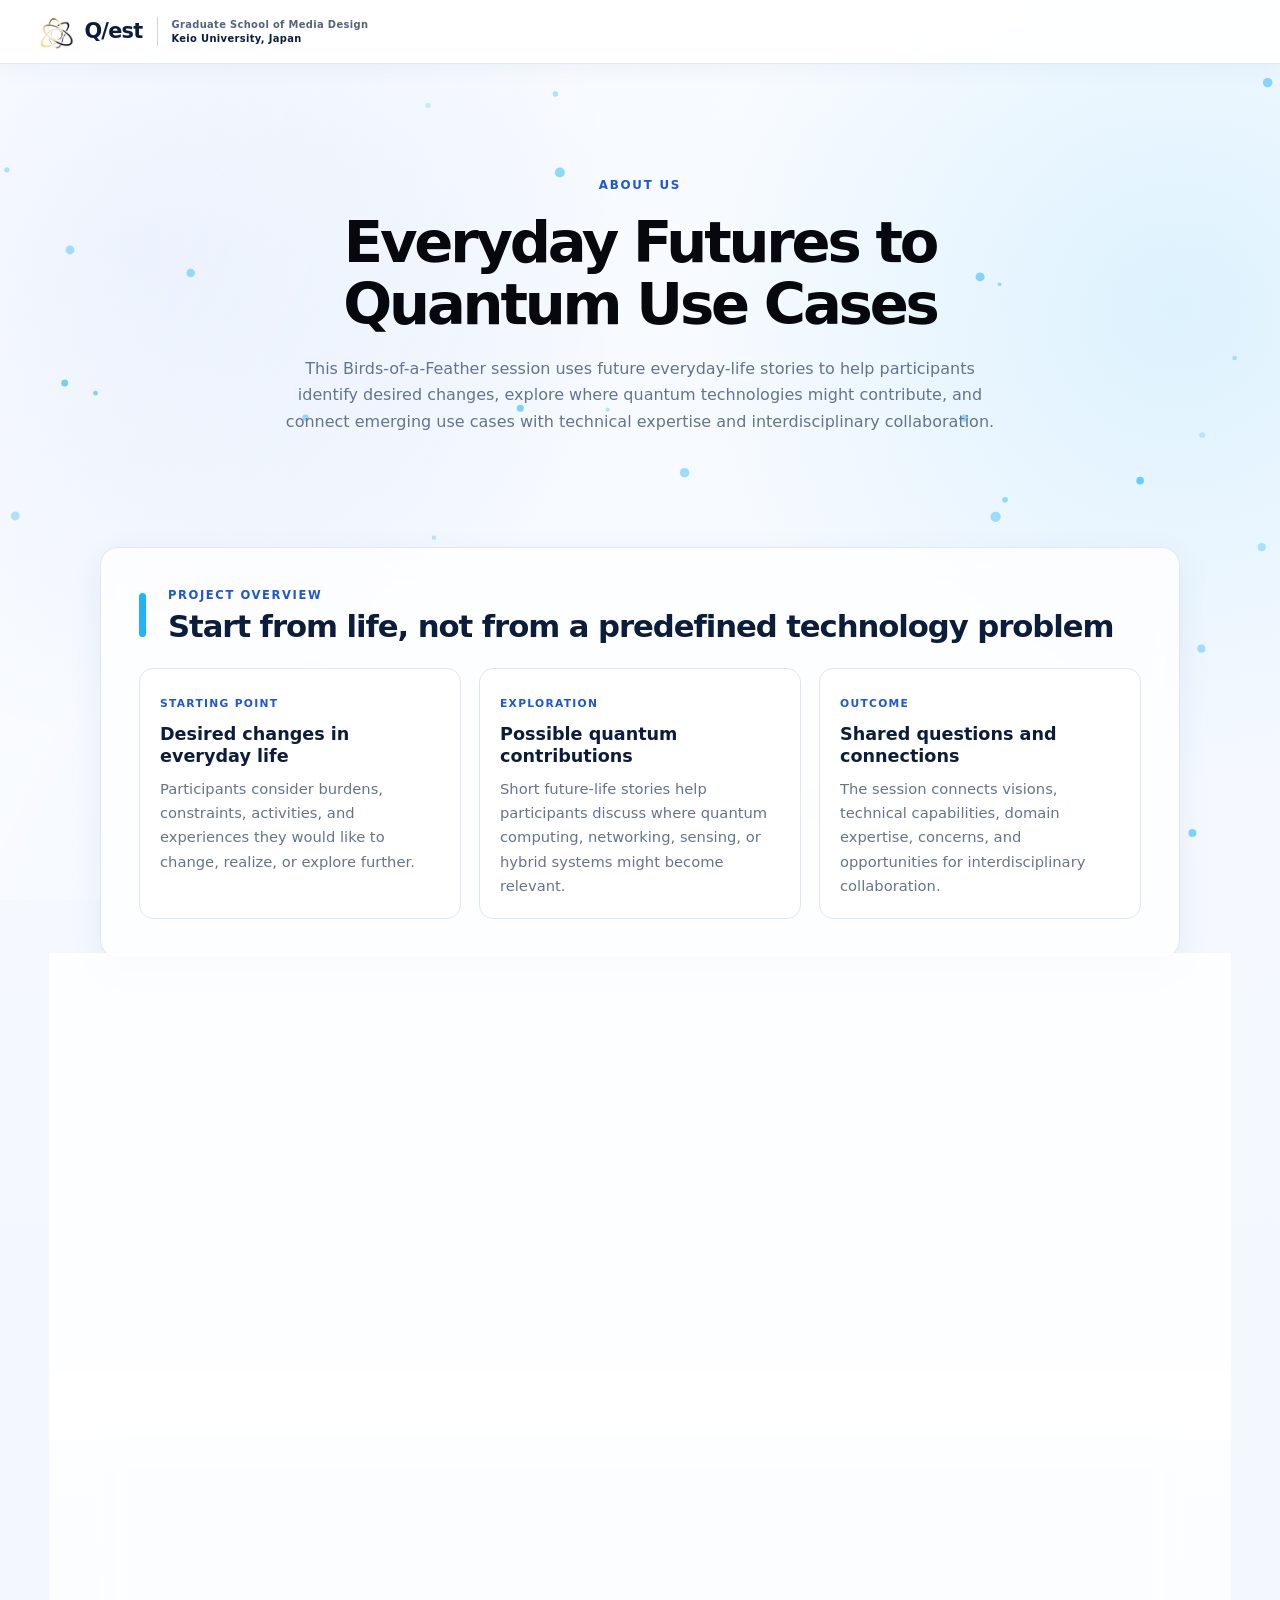
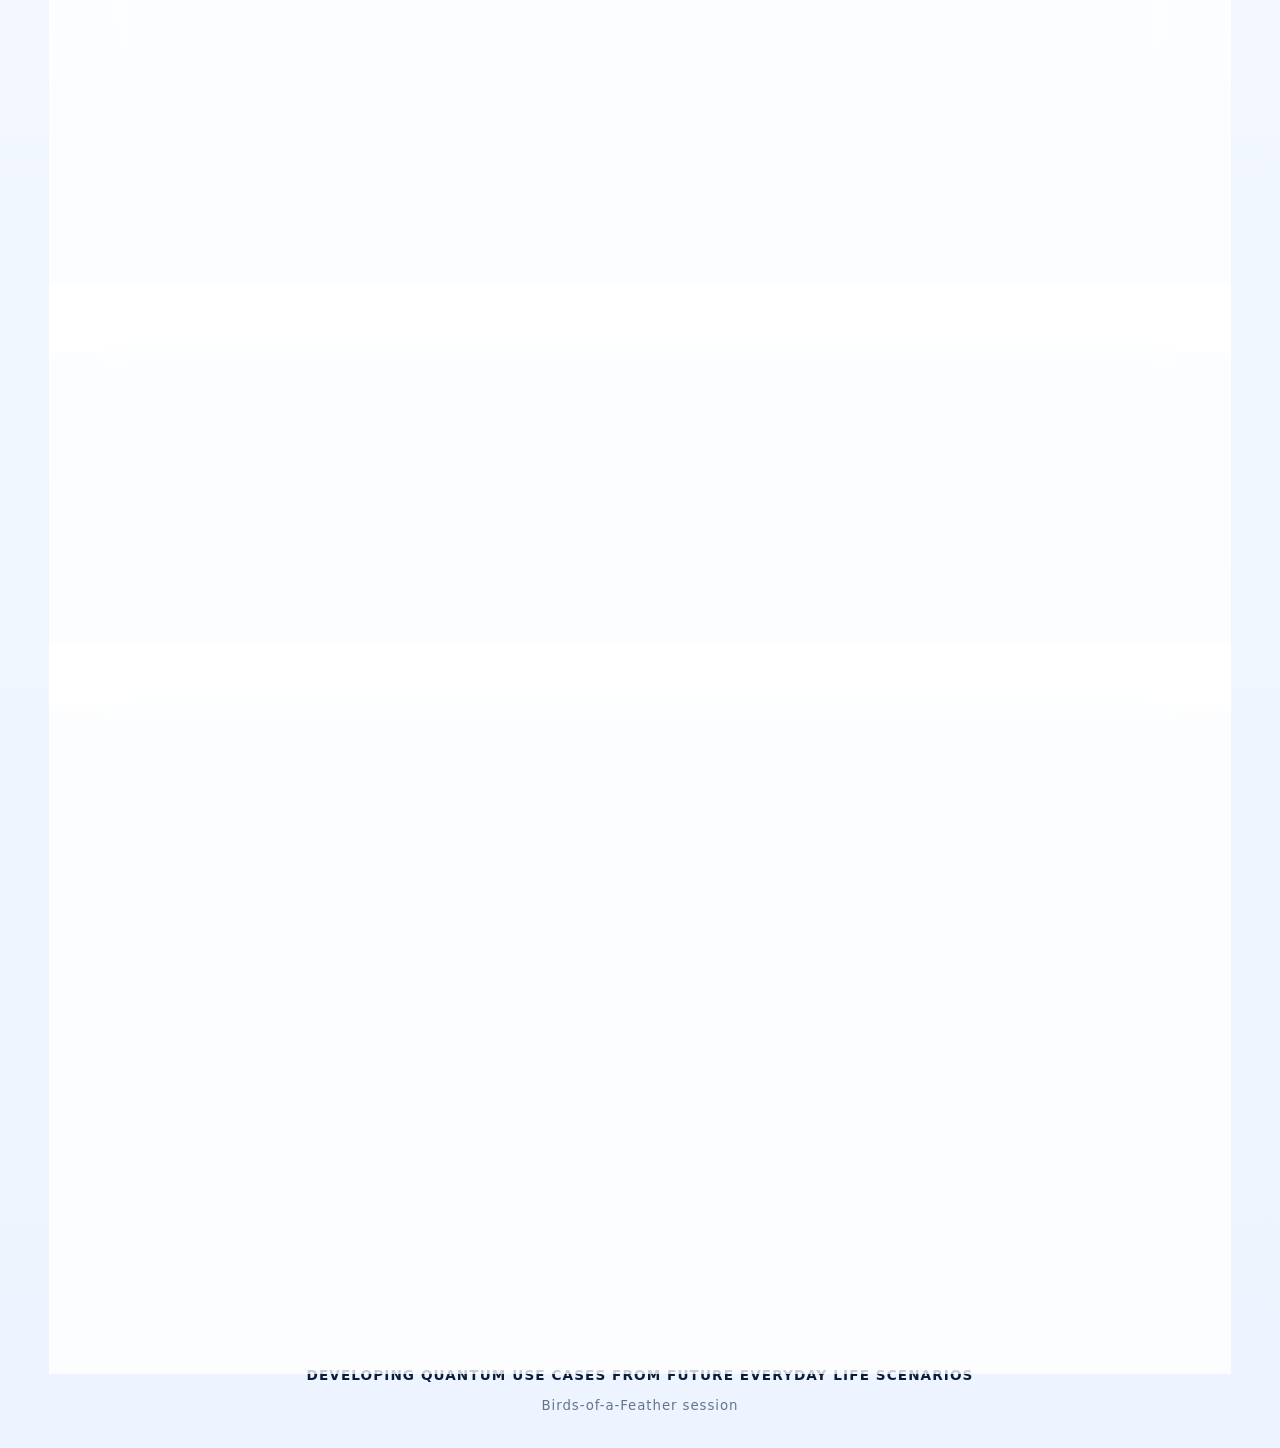
==== commit 66787980: "Simplify site and update BoF session plan" ====
--- a/site/index.html
+++ b/site/index.html
@@ -3,9 +3,9 @@
 <head>
   <meta charset="utf-8">
   <meta name="viewport" content="width=device-width, initial-scale=1">
-  <meta name="description" content="A Birds-of-a-Feather session for developing quantum use cases from future everyday life scenarios.">
+  <meta name="description" content="About the Everyday Futures to Quantum Use Cases project and its IEEE Quantum Week 2026 Birds-of-a-Feather session.">
   <meta name="theme-color" content="#f4f8ff">
-  <title>Developing Quantum Use Cases from Future Everyday Life Scenarios</title>
+  <title>About Us | Everyday Futures to Quantum Use Cases</title>
   <link rel="icon" type="image/svg+xml" href="./favicon.svg?v=20260724b">
   <link rel="stylesheet" href="./styles.css?v=20260724b">
 </head>
@@ -24,37 +24,25 @@
       </span>
     </a>
 
-    <button class="nav-toggle" type="button" aria-label="Open navigation"
-      aria-controls="site-nav" aria-expanded="false">
-      <span></span><span></span><span></span>
-    </button>
-
-    <nav id="site-nav" class="site-nav" aria-label="Main navigation">
-      <a href="./about/">About Us</a>
-      <a href="./explore/">Explore Use Cases</a>
-      <a class="nav-cta" href="./explore/#explorer">Start Exploring</a>
-    </nav>
   </header>
 
-  <main id="top">
-    <section class="hero" aria-labelledby="hero-title">
-      <div class="hero-statement">
-        <p class="kicker">IEEE Quantum Week · Birds of a Feather</p>
-        <h1 id="hero-title">Developing Quantum Use Cases from Future Everyday Life Scenarios</h1>
-        <p class="hero-description">
-          This Birds-of-a-Feather session uses future everyday-life stories to help participants
-          identify desired changes, explore where quantum technologies might contribute, and
-          connect emerging use cases with technical expertise and interdisciplinary collaboration.
-        </p>
-      </div>
+  <main class="subpage-main">
+    <section class="subpage-hero" aria-labelledby="about-page-title">
+      <p class="kicker">About Us</p>
+      <h1 id="about-page-title">Everyday Futures to Quantum Use Cases</h1>
+      <p>
+        This Birds-of-a-Feather session uses future everyday-life stories to help participants
+        identify desired changes, explore where quantum technologies might contribute, and
+        connect emerging use cases with technical expertise and interdisciplinary collaboration.
+      </p>
     </section>
 
-    <section id="about" class="content-section" aria-labelledby="about-title">
+    <section class="content-section" aria-labelledby="project-overview-title">
       <div class="section-heading">
         <span aria-hidden="true"></span>
         <div>
-          <p>Motivation and objectives</p>
-          <h2 id="about-title">Start from life, not from a predefined technology problem</h2>
+          <p>Project overview</p>
+          <h2 id="project-overview-title">Start from life, not from a predefined technology problem</h2>
         </div>
       </div>
       <div class="overview-grid">
@@ -85,141 +73,81 @@
       </div>
     </section>
 
-    <section id="question" class="content-section question-section" aria-labelledby="question-title">
+    <section class="content-section" aria-labelledby="scenario-title">
       <div class="section-heading">
         <span aria-hidden="true"></span>
         <div>
-          <p>Guiding question</p>
-          <h2 id="question-title">The question organizing the session</h2>
+          <p>2055 project scenario</p>
+          <h2 id="scenario-title">A shared condition for comparison, not a prediction</h2>
+        </div>
+      </div>
+      <div class="about-columns">
+        <article class="info-panel">
+          <h3>Why begin in 2055?</h3>
+          <p>
+            2055 is fixed as a project scenario for comparison, not an external forecast.
+            The setting is used to discuss how a fixed quantum-search baseline might derive into
+            products, services, situations of use, and social conditions.
+          </p>
+        </article>
+        <article class="info-panel">
+          <h3>A working example</h3>
+          <p>
+            The 2055 setting and Grover-family search do not limit the scope of the BoF. They are
+            working examples used in this repository to make the method concrete and testable.
+          </p>
+        </article>
+      </div>
+    </section>
+
+    <section class="content-section question-section" aria-labelledby="bof-title">
+      <div class="section-heading">
+        <span aria-hidden="true"></span>
+        <div>
+          <p>IEEE Quantum Week 2026 BoF</p>
+          <h2 id="bof-title">The question organizing the session</h2>
         </div>
       </div>
       <blockquote>
         Where and how might quantum technologies contribute to changes in everyday life that
         participants would like to see realized or explored further?
       </blockquote>
+      <p class="section-note">
+        The 90-minute session moves through framing, story-based individual exploration,
+        small-group discussion, plenary mapping, and reflection.
+      </p>
     </section>
 
-    <section id="session" class="content-section" aria-labelledby="session-title">
+    <section class="content-section" aria-labelledby="workshop-background-title">
       <div class="section-heading">
         <span aria-hidden="true"></span>
         <div>
-          <p>90-minute session</p>
-          <h2 id="session-title">Five phases from framing to reflection</h2>
+          <p>Workshop background</p>
+          <h2 id="workshop-background-title">Existing workshop records and working examples</h2>
         </div>
       </div>
-      <ol class="timeline">
-        <li>
-          <b>01.</b>
-          <div><h3>Framing and audience engagement</h3><p>Purpose, guiding question, examples, and live polling.</p></div>
-          <time>10 min</time>
-        </li>
-        <li>
-          <b>02.</b>
-          <div><h3>Story-based individual exploration</h3><p>Select a future-life story and record responses, keywords, diagrams, or sketches.</p></div>
-          <time>15 min</time>
-        </li>
-        <li>
-          <b>03.</b>
-          <div><h3>Small-group discussion</h3><p>Share ideas across technical and professional backgrounds.</p></div>
-          <time>20 min</time>
-        </li>
-        <li>
-          <b>04.</b>
-          <div><h3>Plenary discussion</h3><p>Examine selected ideas, possible quantum contributions, reasons, and open questions.</p></div>
-          <time>35 min</time>
-        </li>
-        <li>
-          <b>05.</b>
-          <div><h3>Reflection and closing</h3><p>Identify an insight or topic to explore further.</p></div>
-          <time>10 min</time>
-        </li>
-      </ol>
-    </section>
-
-    <section class="content-section" aria-labelledby="exploration-title">
-      <div class="section-heading">
-        <span aria-hidden="true"></span>
-        <div>
-          <p>Individual and plenary exploration</p>
-          <h2 id="exploration-title">Prompts that move from stories to use cases</h2>
-        </div>
-      </div>
-      <div class="prompt-columns">
-        <article>
-          <span class="prompt-number">1.</span>
-          <h3>Individual prompts</h3>
-          <ul>
-            <li>Which change in the story is most significant?</li>
-            <li>What change would you like to see realized or explored?</li>
-            <li>Where might quantum technologies be relevant?</li>
-          </ul>
-        </article>
-        <article>
-          <span class="prompt-number">2.</span>
-          <h3>Plenary perspectives</h3>
-          <ul>
-            <li>Change in everyday life</li>
-            <li>Possible contribution of quantum technologies</li>
-            <li>Reasons a capability might be relevant</li>
-            <li>Technical, practical, and social questions</li>
-          </ul>
-        </article>
-      </div>
-    </section>
-
-    <section id="stories" class="content-section" aria-labelledby="stories-title">
-      <div class="section-heading">
-        <span aria-hidden="true"></span>
-        <div>
-          <p>Future-story development</p>
-          <h2 id="stories-title">Three examples of everyday-life change</h2>
-        </div>
-      </div>
-      <div class="story-grid">
-        <article class="story-card">
-          <b>01.</b>
-          <h3>Less conscious coordination</h3>
-          <p>
-            Scheduling, delivery, mobility, and service availability are coordinated in the
-            background, reducing manual negotiation, waiting, and logistical constraints.
-          </p>
-          <small>Possible relation: combinatorial optimization and quantum algorithms</small>
-        </article>
-        <article class="story-card">
-          <b>02.</b>
-          <h3>Less constraint from physical distance</h3>
-          <p>
-            People live, work, collaborate, and manage distant environments without being
-            strongly constrained by geographical proximity.
-          </p>
-          <small>Possible relation: quantum sensing for remote and sensory-rich experiences</small>
-        </article>
-        <article class="story-card">
-          <b>03.</b>
-          <h3>Less conscious energy management</h3>
-          <p>
-            Everyday devices and mobility systems obtain energy from surrounding sources and
-            local infrastructure without routine charging management.
-          </p>
-          <small>Possible relation: quantum simulation for materials and chemistry research</small>
-        </article>
-      </div>
-      <p class="story-note">
+      <p class="section-intro">
         Stories combine fictional characters, familiar situations, products or services, and
         technological and social assumptions. They are designed for open discussion rather than
         prediction.
       </p>
+      <ul class="workshop-list">
+        <li><strong>SFC</strong><span>WS01</span></li>
+        <li><strong>JAIST</strong><span>WS02 · 2025-10-21</span></li>
+        <li><strong>WIDE</strong><span>WS03</span></li>
+        <li><strong>QCNC</strong><span>WS26</span></li>
+      </ul>
     </section>
 
-    <section id="people" class="content-section" aria-labelledby="people-title">
+    <section class="content-section" aria-labelledby="members-title">
       <div class="section-heading">
         <span aria-hidden="true"></span>
         <div>
-          <p>Audience and organizers</p>
-          <h2 id="people-title">A meeting point for different forms of expertise</h2>
+          <p>Organizers</p>
+          <h2 id="members-title">BoF authors and project members</h2>
         </div>
       </div>
-      <div class="people-grid">
+      <div class="people-grid about-people-grid">
         <article>
           <h3>Who should join</h3>
           <p>
@@ -252,6 +180,5 @@
   </footer>
 
   <script src="./bubbles.js?v=20260724b"></script>
-  <script src="./app.js?v=20260724b"></script>
 </body>
 </html>
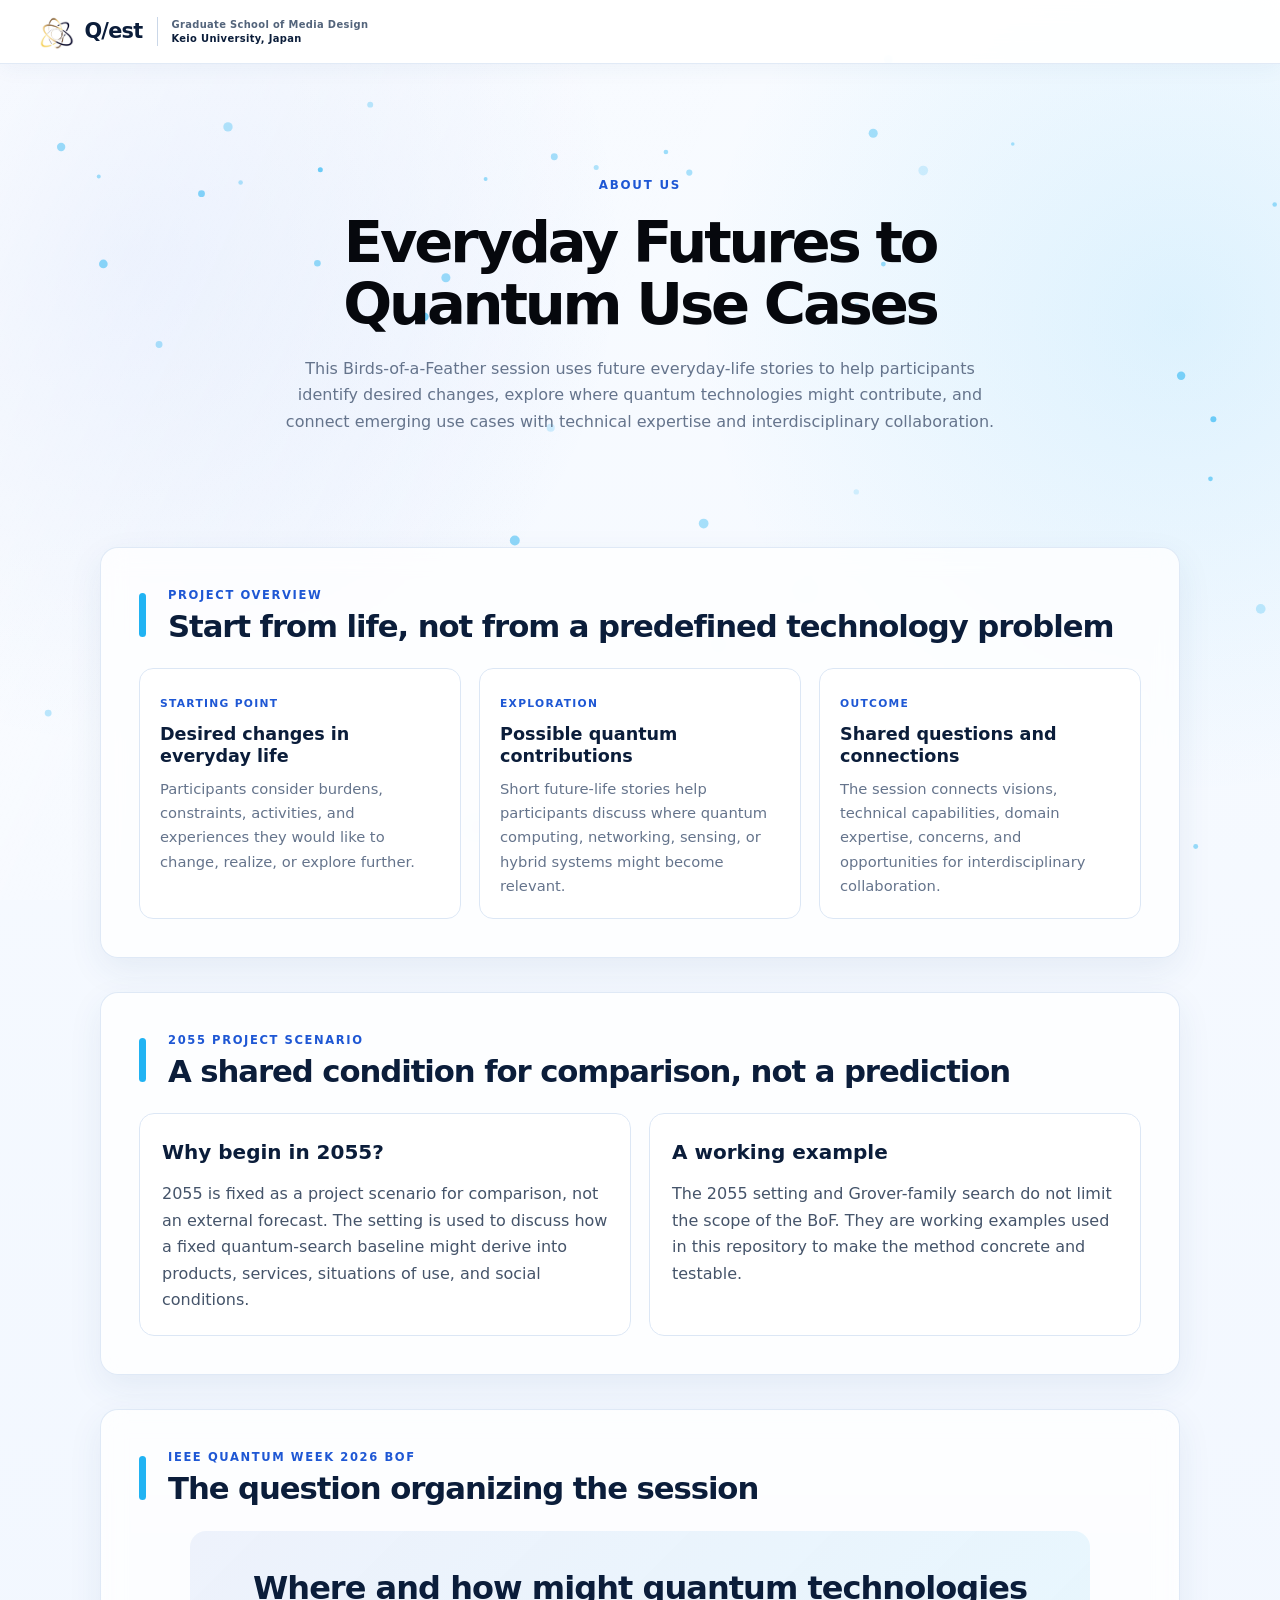
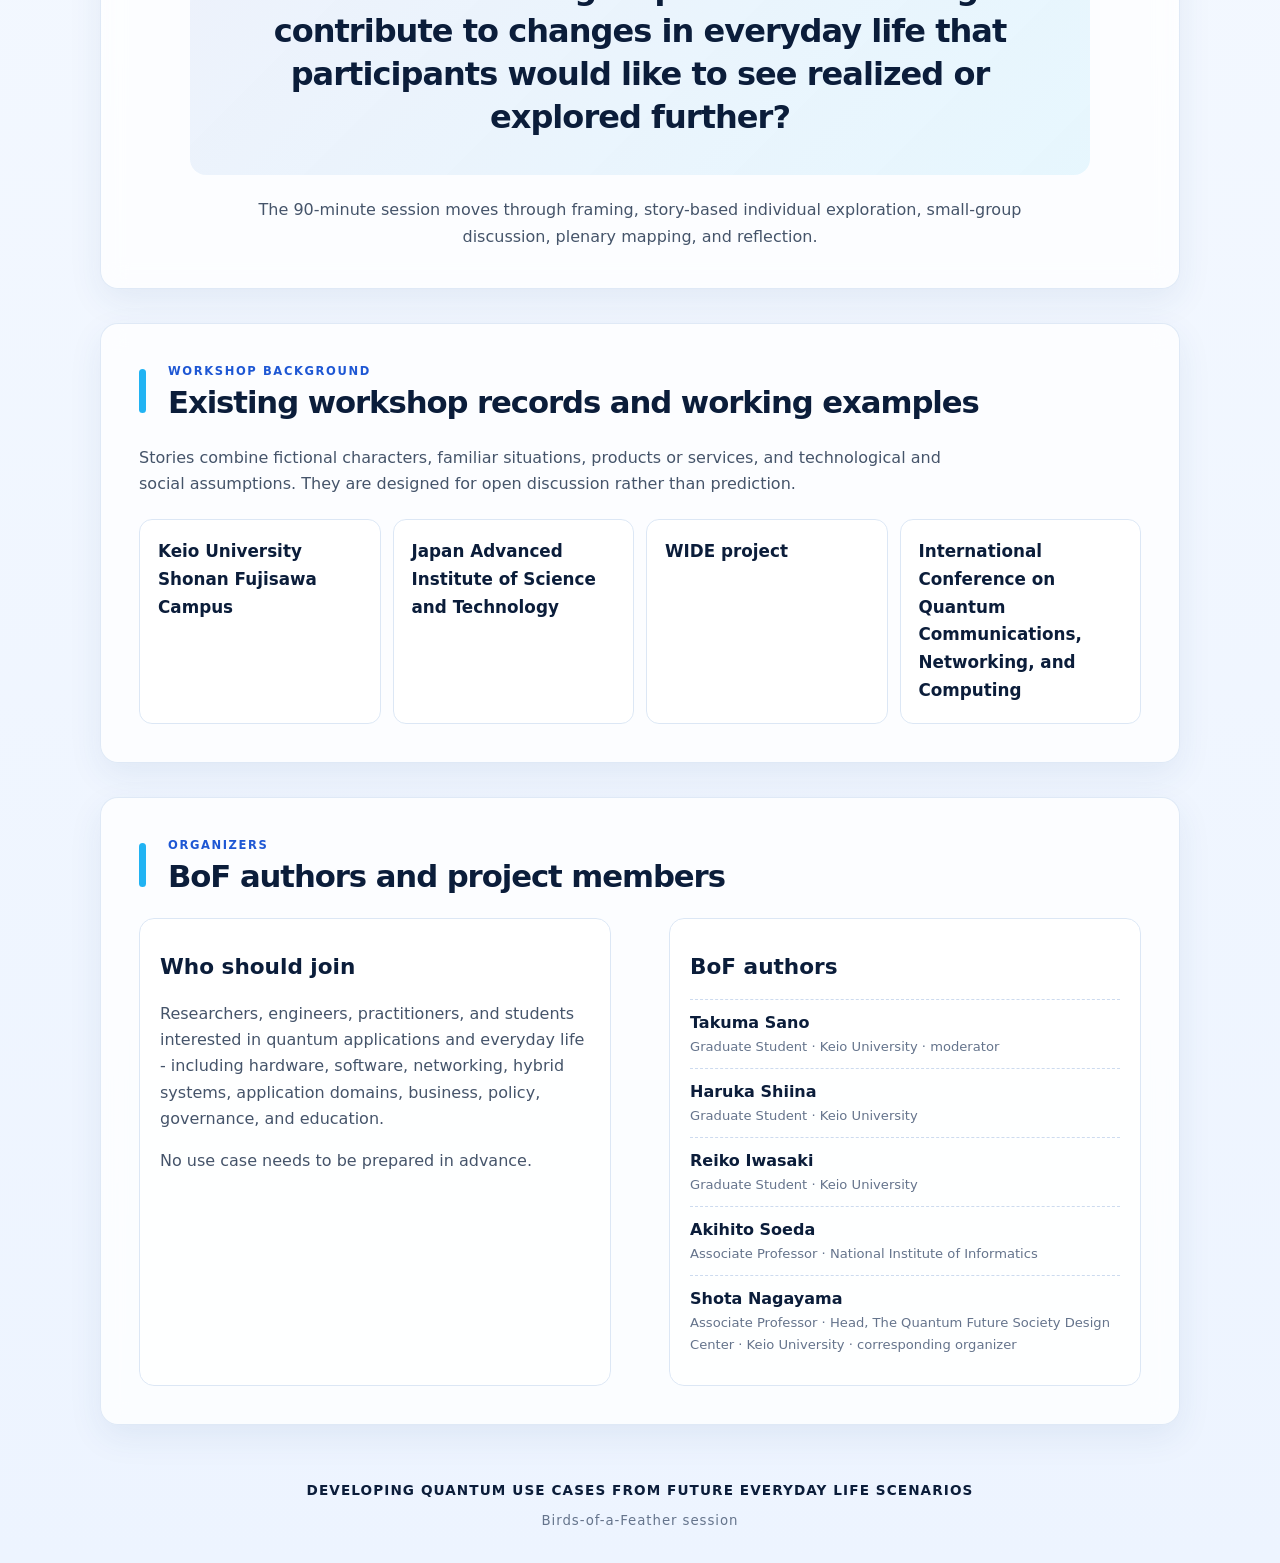
==== commit 2e7c6231: "Refine workshop labels and story wording" ====
--- a/site/index.html
+++ b/site/index.html
@@ -132,10 +132,12 @@
         prediction.
       </p>
       <ul class="workshop-list">
-        <li><strong>SFC</strong><span>WS01</span></li>
-        <li><strong>JAIST</strong><span>WS02 · 2025-10-21</span></li>
-        <li><strong>WIDE</strong><span>WS03</span></li>
-        <li><strong>QCNC</strong><span>WS26</span></li>
+        <li><strong>Keio University Shonan Fujisawa Campus</strong></li>
+        <li><strong>Japan Advanced Institute of Science and Technology</strong></li>
+        <li><strong>WIDE project</strong></li>
+        <li>
+          <strong>International Conference on Quantum Communications, Networking, and Computing</strong>
+        </li>
       </ul>
     </section>
 
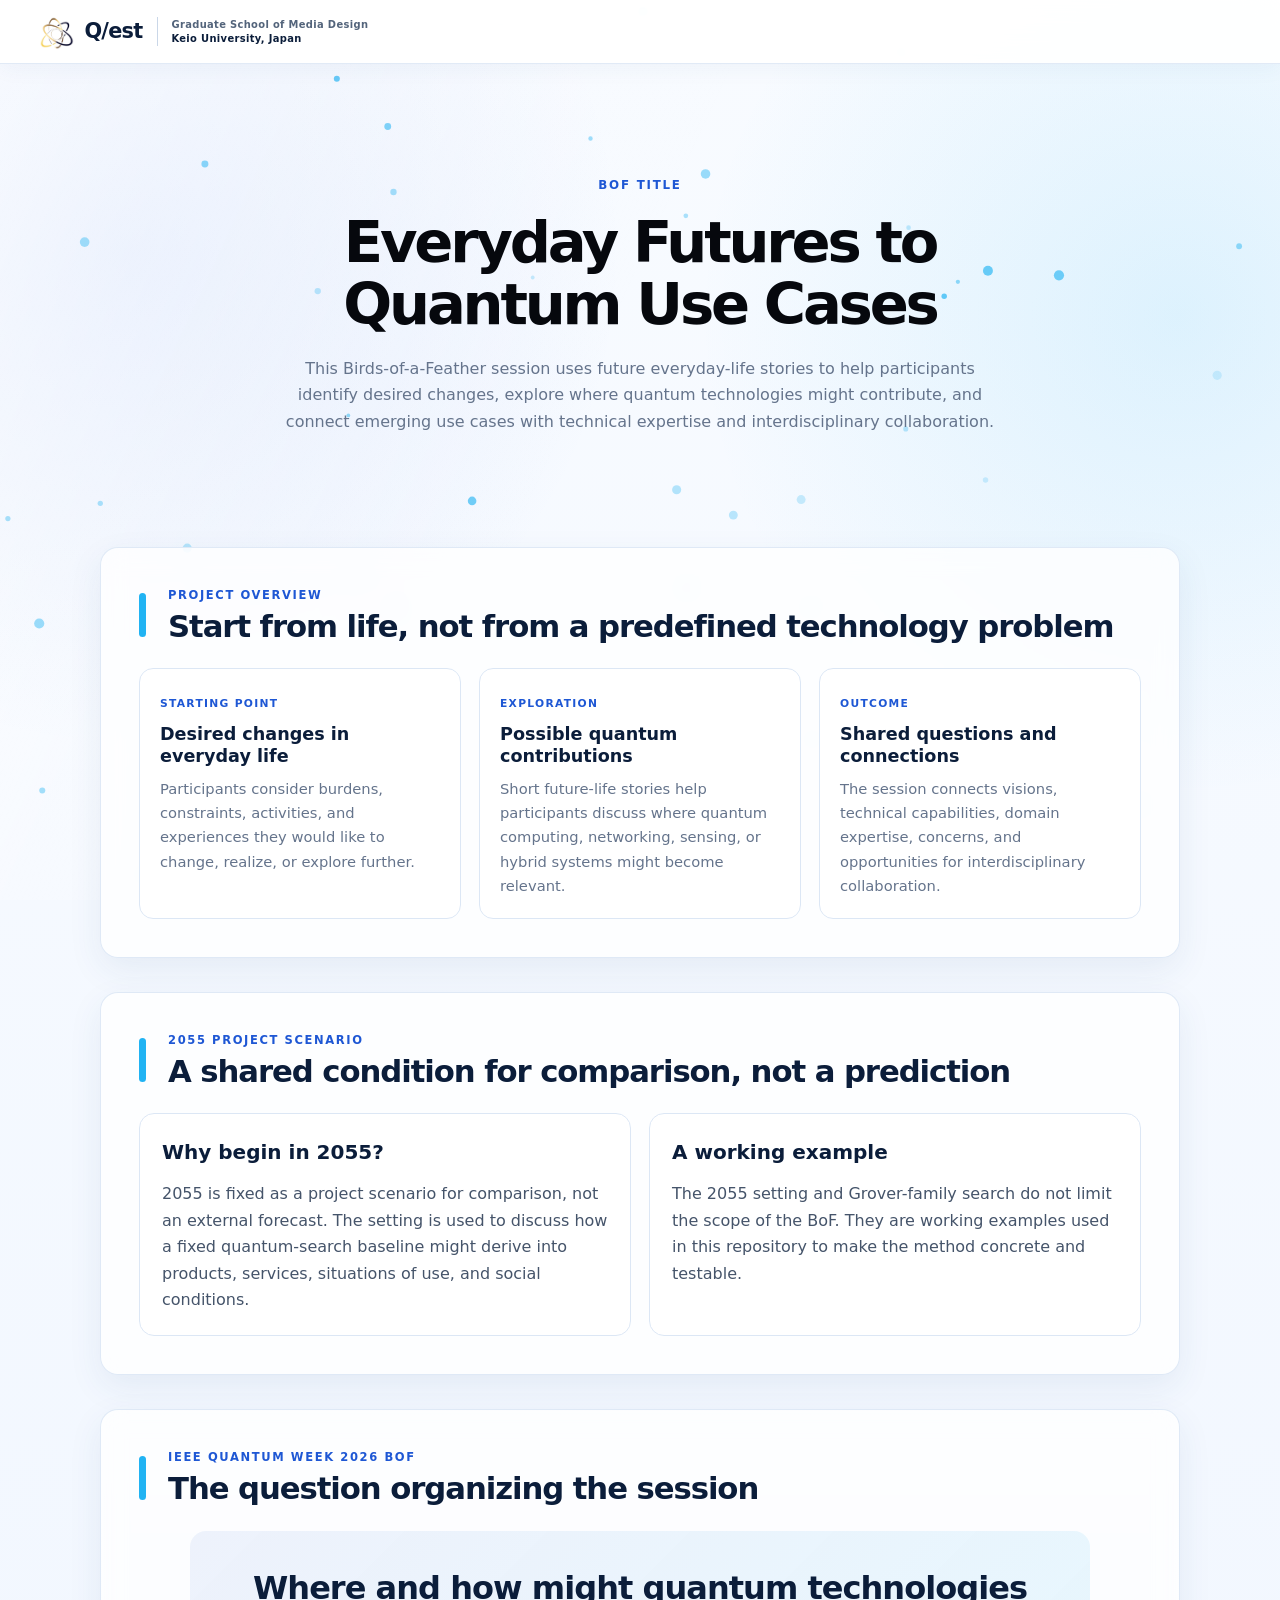
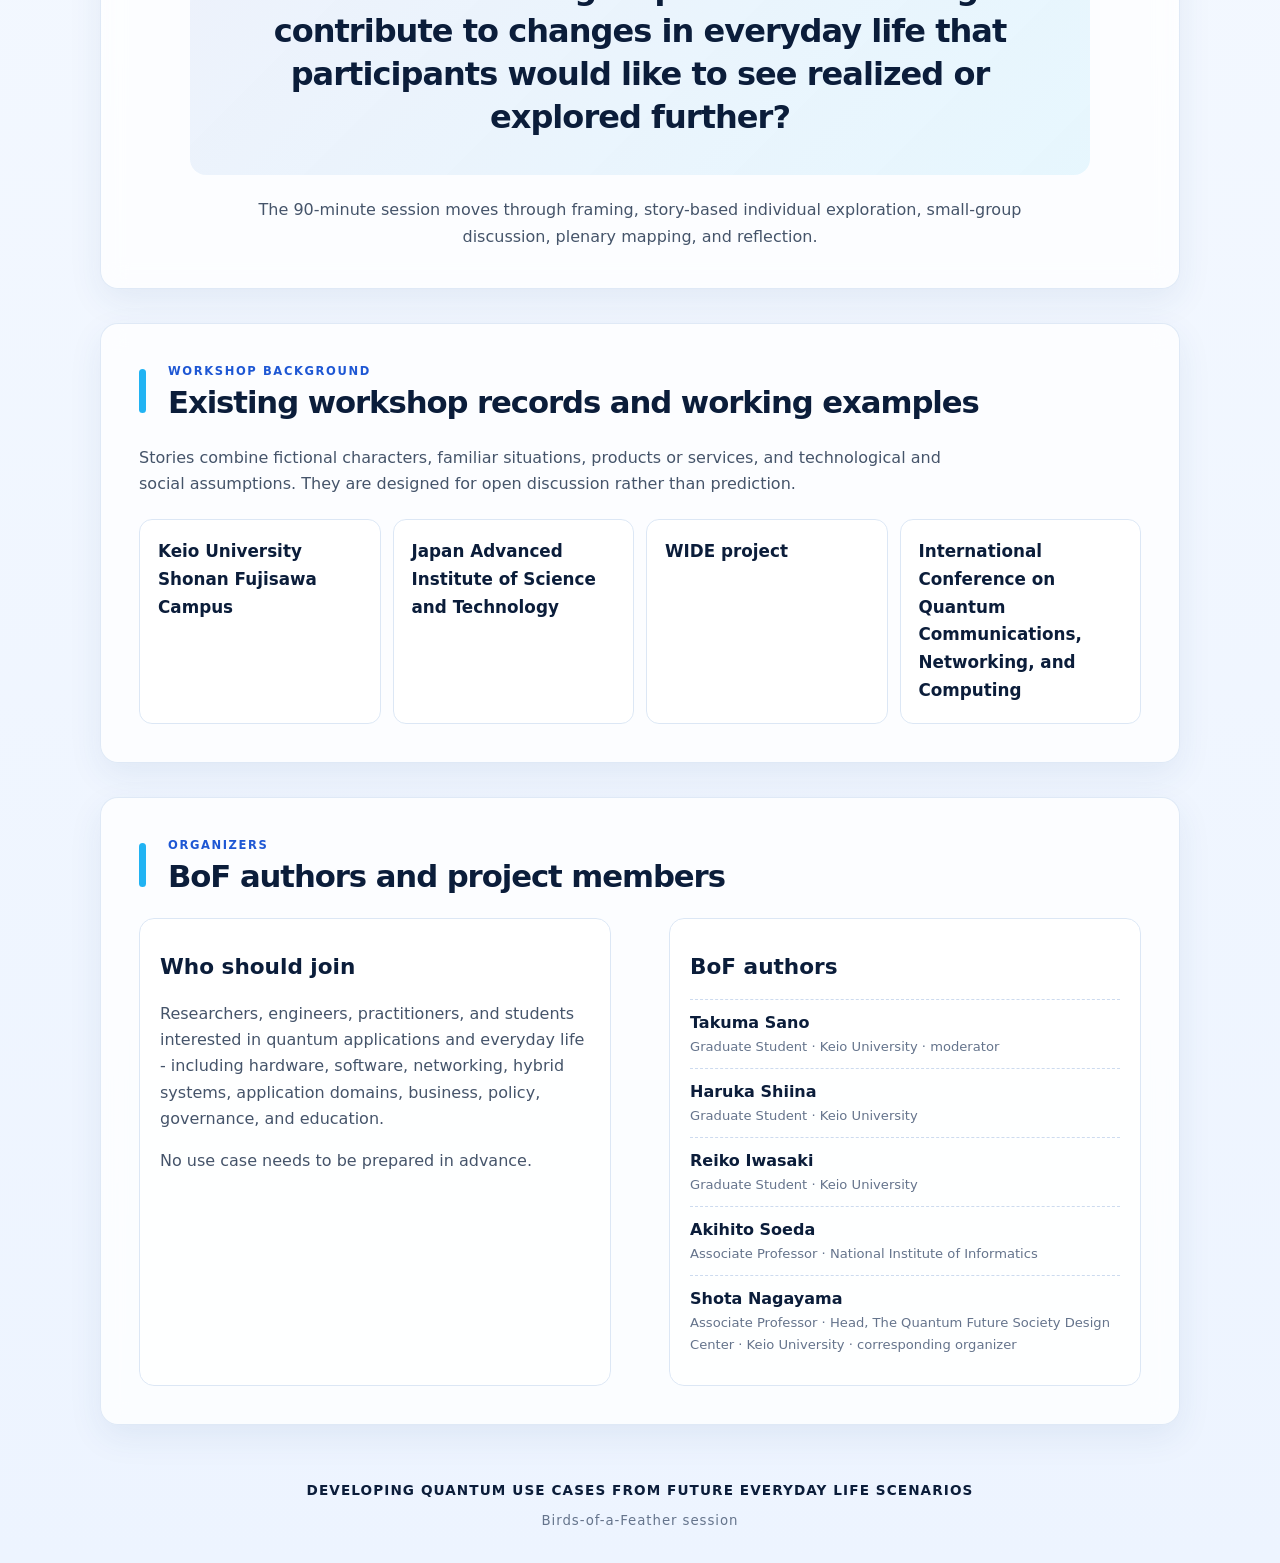
==== commit e16cda69: "Change About Us label to BoF Title" ====
--- a/site/index.html
+++ b/site/index.html
@@ -28,7 +28,7 @@
 
   <main class="subpage-main">
     <section class="subpage-hero" aria-labelledby="about-page-title">
-      <p class="kicker">About Us</p>
+      <p class="kicker">BoF Title</p>
       <h1 id="about-page-title">Everyday Futures to Quantum Use Cases</h1>
       <p>
         This Birds-of-a-Feather session uses future everyday-life stories to help participants
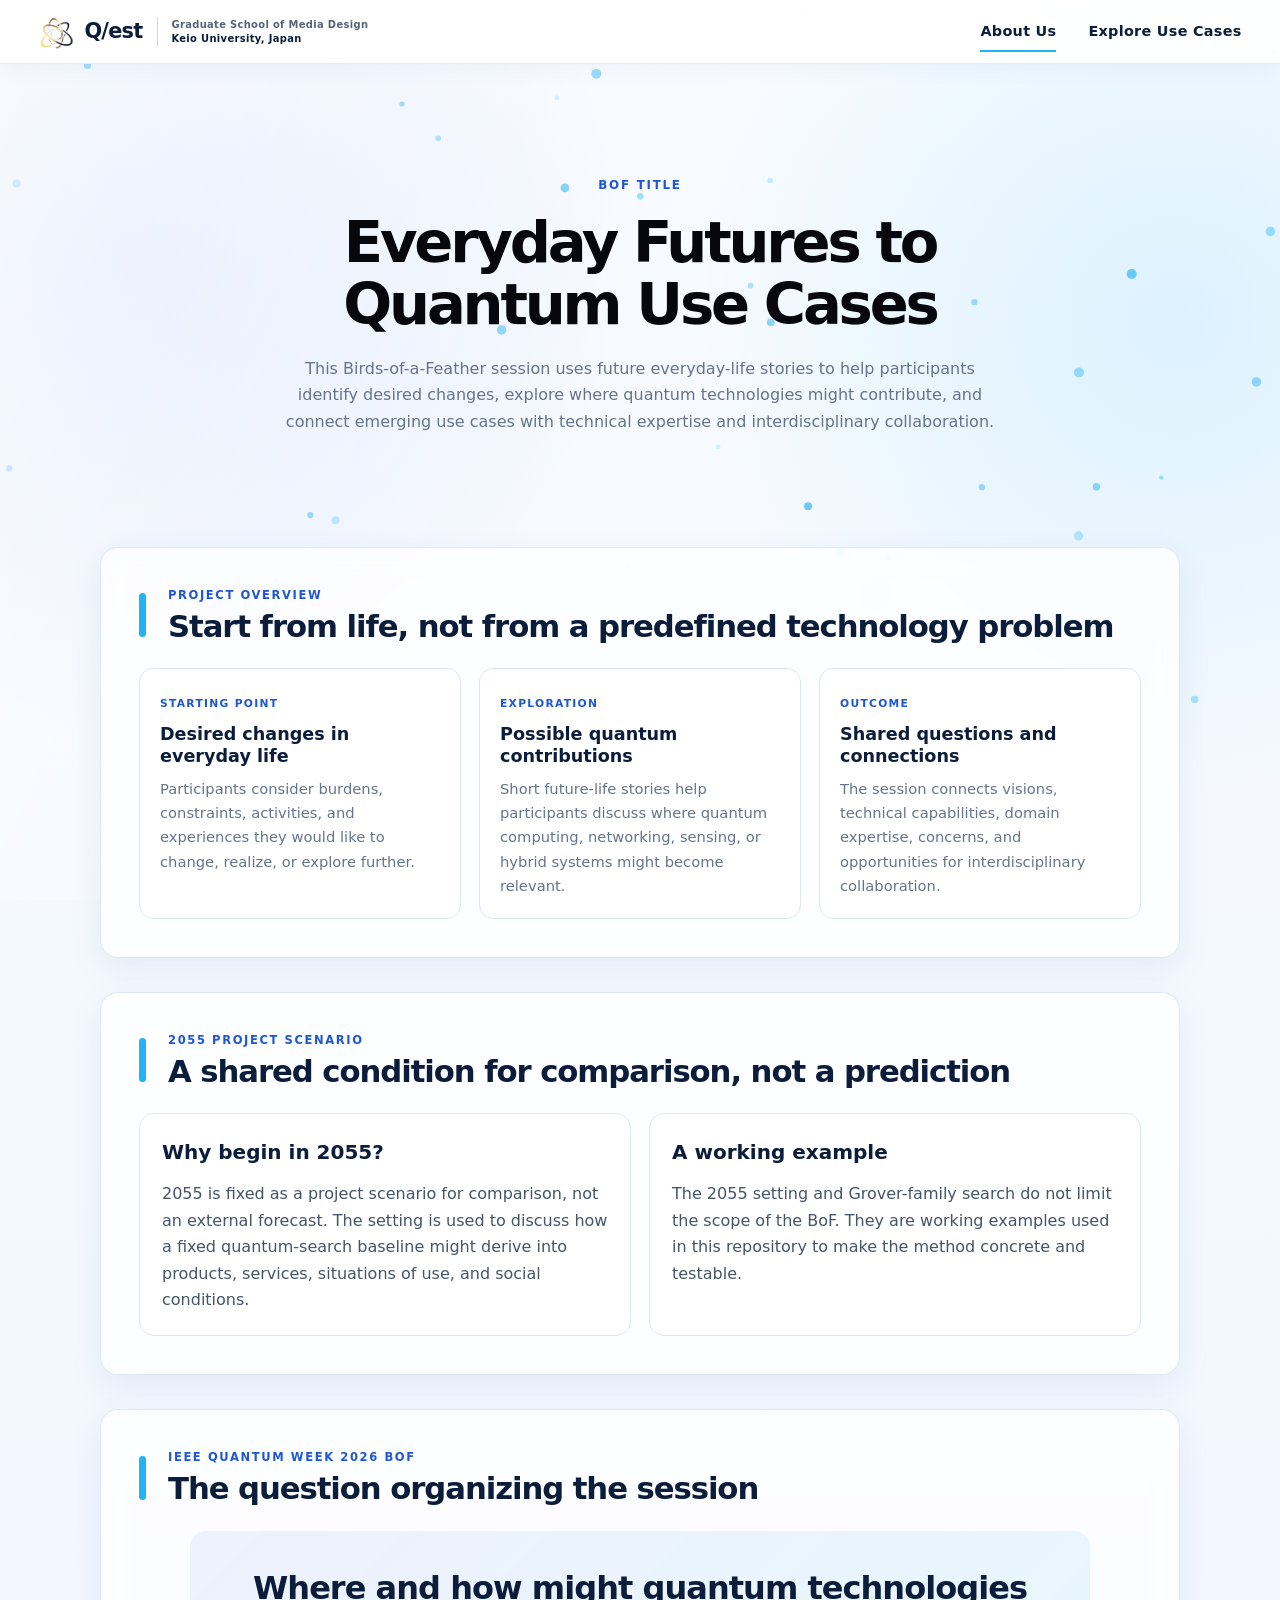
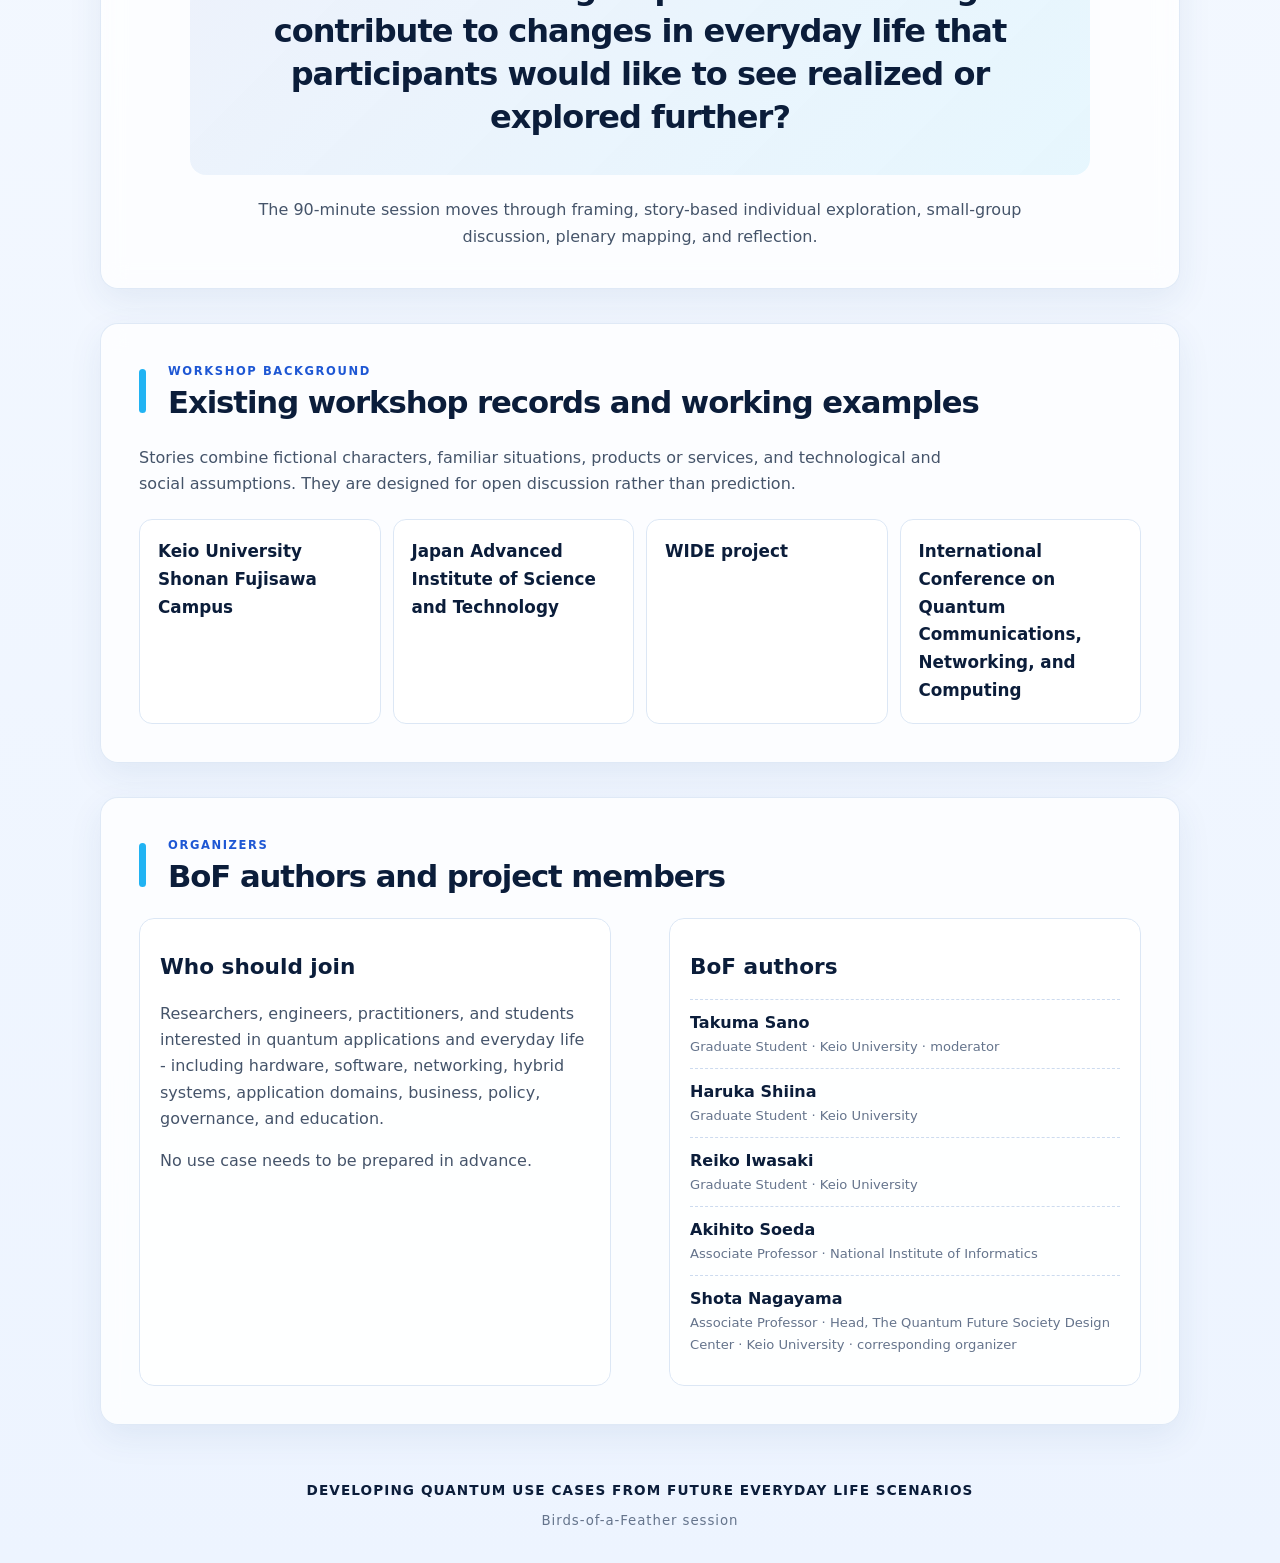
==== commit cd4e5c25: "Add interactive Story 1 workshop page" ====
--- a/site/index.html
+++ b/site/index.html
@@ -23,7 +23,10 @@
         <span>Keio University, Japan</span>
       </span>
     </a>
-
+    <nav class="site-nav" aria-label="Primary navigation">
+      <a href="./index.html" aria-current="page">About Us</a>
+      <a href="./explore/index.html">Explore Use Cases</a>
+    </nav>
   </header>
 
   <main class="subpage-main">
--- a/site/styles.css
+++ b/site/styles.css
@@ -705,6 +705,81 @@
   font-size: 0.78rem;
 }
 
+.explore-list-main {
+  padding-bottom: 30px;
+}
+
+.explore-list-hero {
+  padding-bottom: 54px;
+}
+
+.use-case-grid {
+  display: grid;
+  grid-template-columns: repeat(3, minmax(0, 1fr));
+  gap: 18px;
+}
+
+.use-case-card {
+  display: flex;
+  min-height: 250px;
+  min-width: 0;
+  flex-direction: column;
+  padding: clamp(22px, 3vw, 30px);
+  border: 1px solid var(--line);
+  border-radius: 16px;
+  background:
+    radial-gradient(circle at 92% 8%, rgba(33, 179, 243, 0.16), transparent 9rem),
+    rgba(255, 255, 255, 0.82);
+  box-shadow: 0 7px 22px rgba(43, 78, 132, 0.06);
+  text-decoration: none;
+  transition: border-color 180ms ease, box-shadow 180ms ease, transform 180ms ease;
+}
+
+.use-case-card:hover,
+.use-case-card:focus-visible {
+  border-color: #a9c9f1;
+  box-shadow: 0 14px 30px rgba(43, 78, 132, 0.12);
+  transform: translateY(-3px);
+}
+
+.use-case-card:focus-visible {
+  outline: 3px solid rgba(33, 179, 243, 0.35);
+  outline-offset: 3px;
+}
+
+.use-case-meta {
+  display: flex;
+  align-items: center;
+  justify-content: space-between;
+  color: var(--accent-dark);
+  font-size: 0.76rem;
+  font-weight: 850;
+  letter-spacing: 0.12em;
+  text-transform: uppercase;
+}
+
+.use-case-meta time {
+  padding: 4px 10px;
+  border: 1px solid #c9dcfa;
+  border-radius: 999px;
+  background: rgba(255, 255, 255, 0.72);
+}
+
+.use-case-card h3 {
+  margin: 31px 0;
+  color: var(--ink);
+  font-size: clamp(1.3rem, 2vw, 1.7rem);
+  letter-spacing: -0.025em;
+  line-height: 1.25;
+}
+
+.use-case-link {
+  margin-top: auto;
+  color: var(--accent-dark);
+  font-size: 0.86rem;
+  font-weight: 800;
+}
+
 .explore-main {
   width: min(1180px, calc(100% - 40px));
 }
@@ -1272,55 +1347,9 @@
     font-size: 0.56rem;
   }
 
-  .nav-toggle {
-    position: relative;
-    z-index: 2;
-    display: block;
-  }
-
-  .nav-toggle[aria-expanded="true"] span:nth-child(1) {
-    transform: translateY(7px) rotate(45deg);
-  }
-
-  .nav-toggle[aria-expanded="true"] span:nth-child(2) {
-    opacity: 0;
-  }
-
-  .nav-toggle[aria-expanded="true"] span:nth-child(3) {
-    transform: translateY(-7px) rotate(-45deg);
-  }
-
   .site-nav {
-    position: absolute;
-    top: calc(var(--header-height) - 1px);
-    right: 14px;
-    display: none;
-    width: min(360px, calc(100vw - 28px));
-    flex-direction: column;
-    gap: 0;
-    align-items: stretch;
-    padding: 18px;
-    border: 1px solid var(--line);
-    border-radius: 14px;
-    background: rgba(255, 255, 255, 0.98);
-    box-shadow: 0 18px 38px rgba(43, 78, 132, 0.15);
-  }
-
-  .site-nav.is-open {
     display: flex;
-  }
-
-  .site-nav a {
-    padding: 13px 10px;
-    text-align: center;
-  }
-
-  .site-nav a:not(.nav-cta)::after {
-    display: none;
-  }
-
-  .site-nav .nav-cta {
-    margin-top: 8px;
+    gap: clamp(14px, 2vw, 24px);
   }
 
   .hero {
@@ -1340,7 +1369,8 @@
 
 @media (max-width: 820px) {
   .overview-grid,
-  .story-grid {
+  .story-grid,
+  .use-case-grid {
     grid-template-columns: 1fr;
   }
 
@@ -1383,10 +1413,24 @@
   }
 
   .brand-institute {
-    max-width: 120px;
-    font-size: 0.49rem;
-    line-height: 1.3;
-    white-space: normal;
+    display: none;
+  }
+
+  .brand-divider {
+    display: none;
+  }
+
+  .site-nav {
+    gap: 11px;
+  }
+
+  .site-nav a {
+    font-size: 0.72rem;
+    letter-spacing: 0;
+  }
+
+  .site-nav a:not(.nav-cta)::after {
+    bottom: -7px;
   }
 
   .hero {
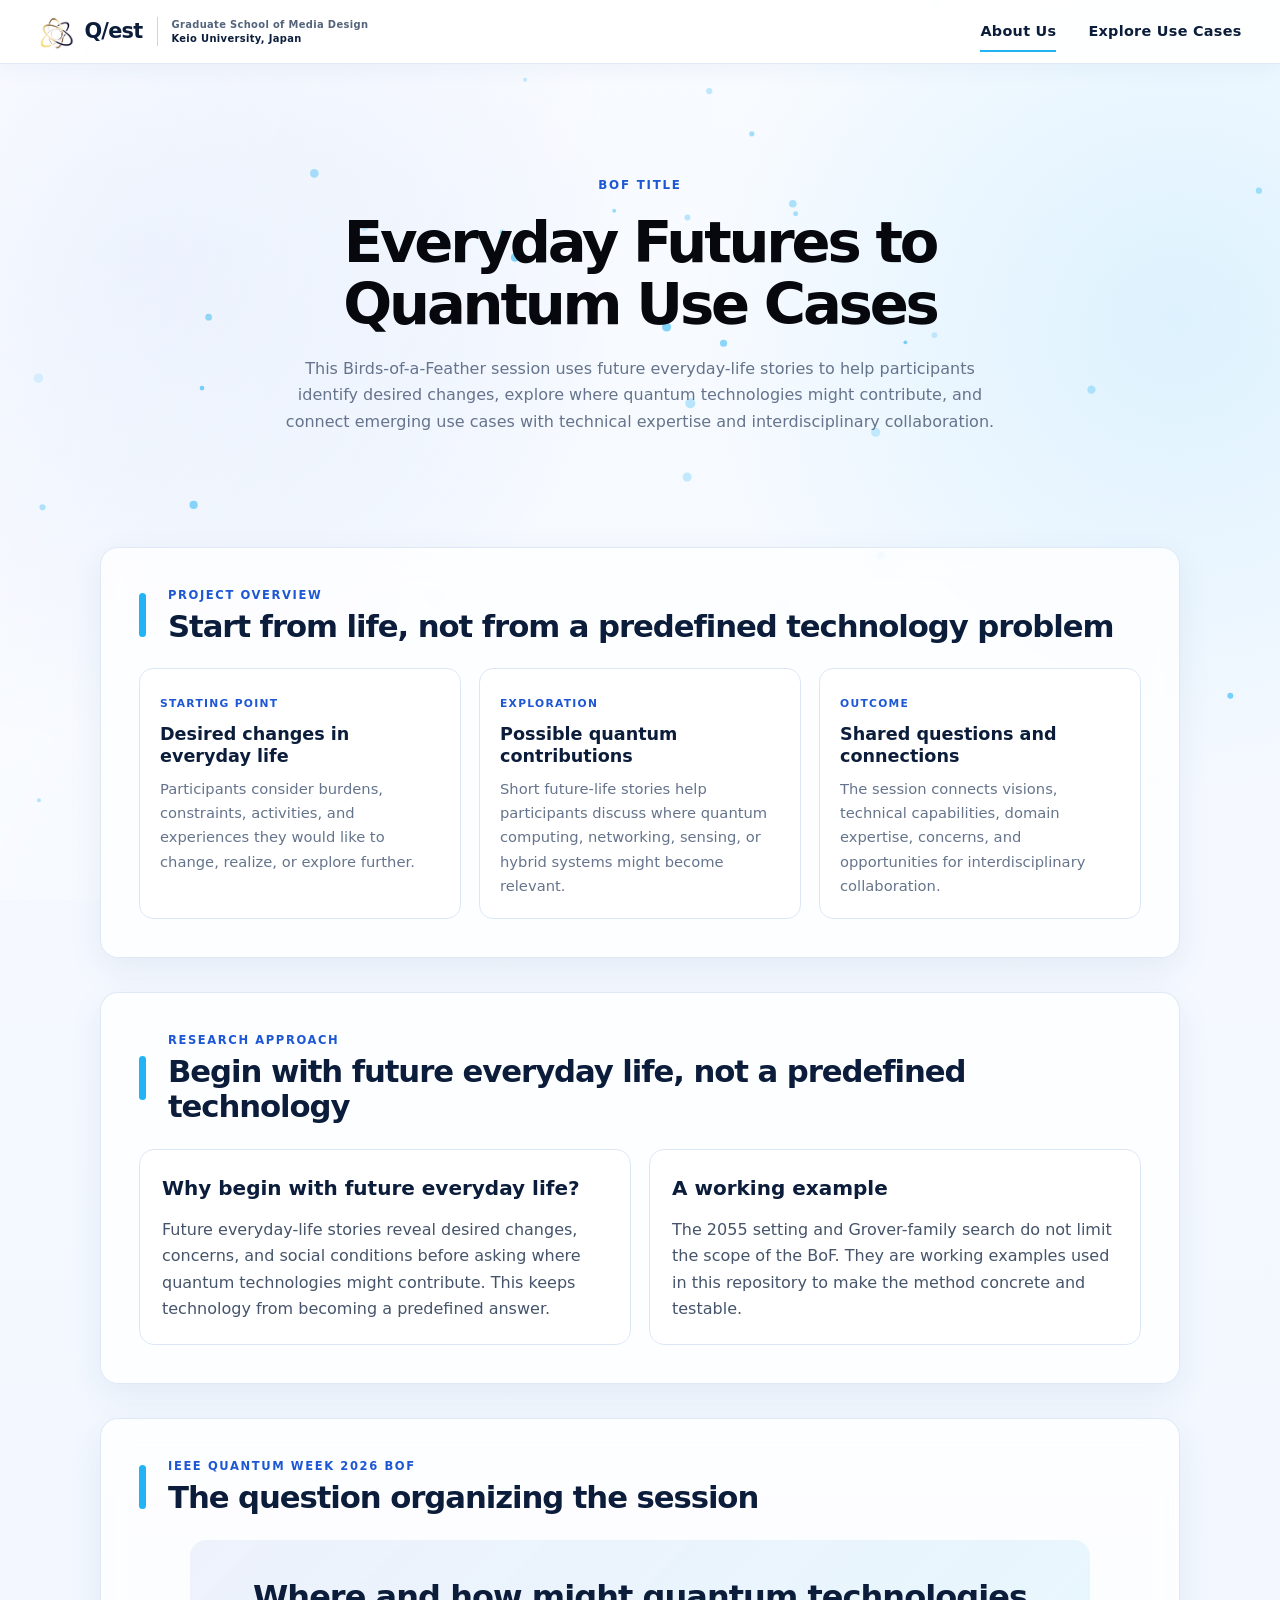
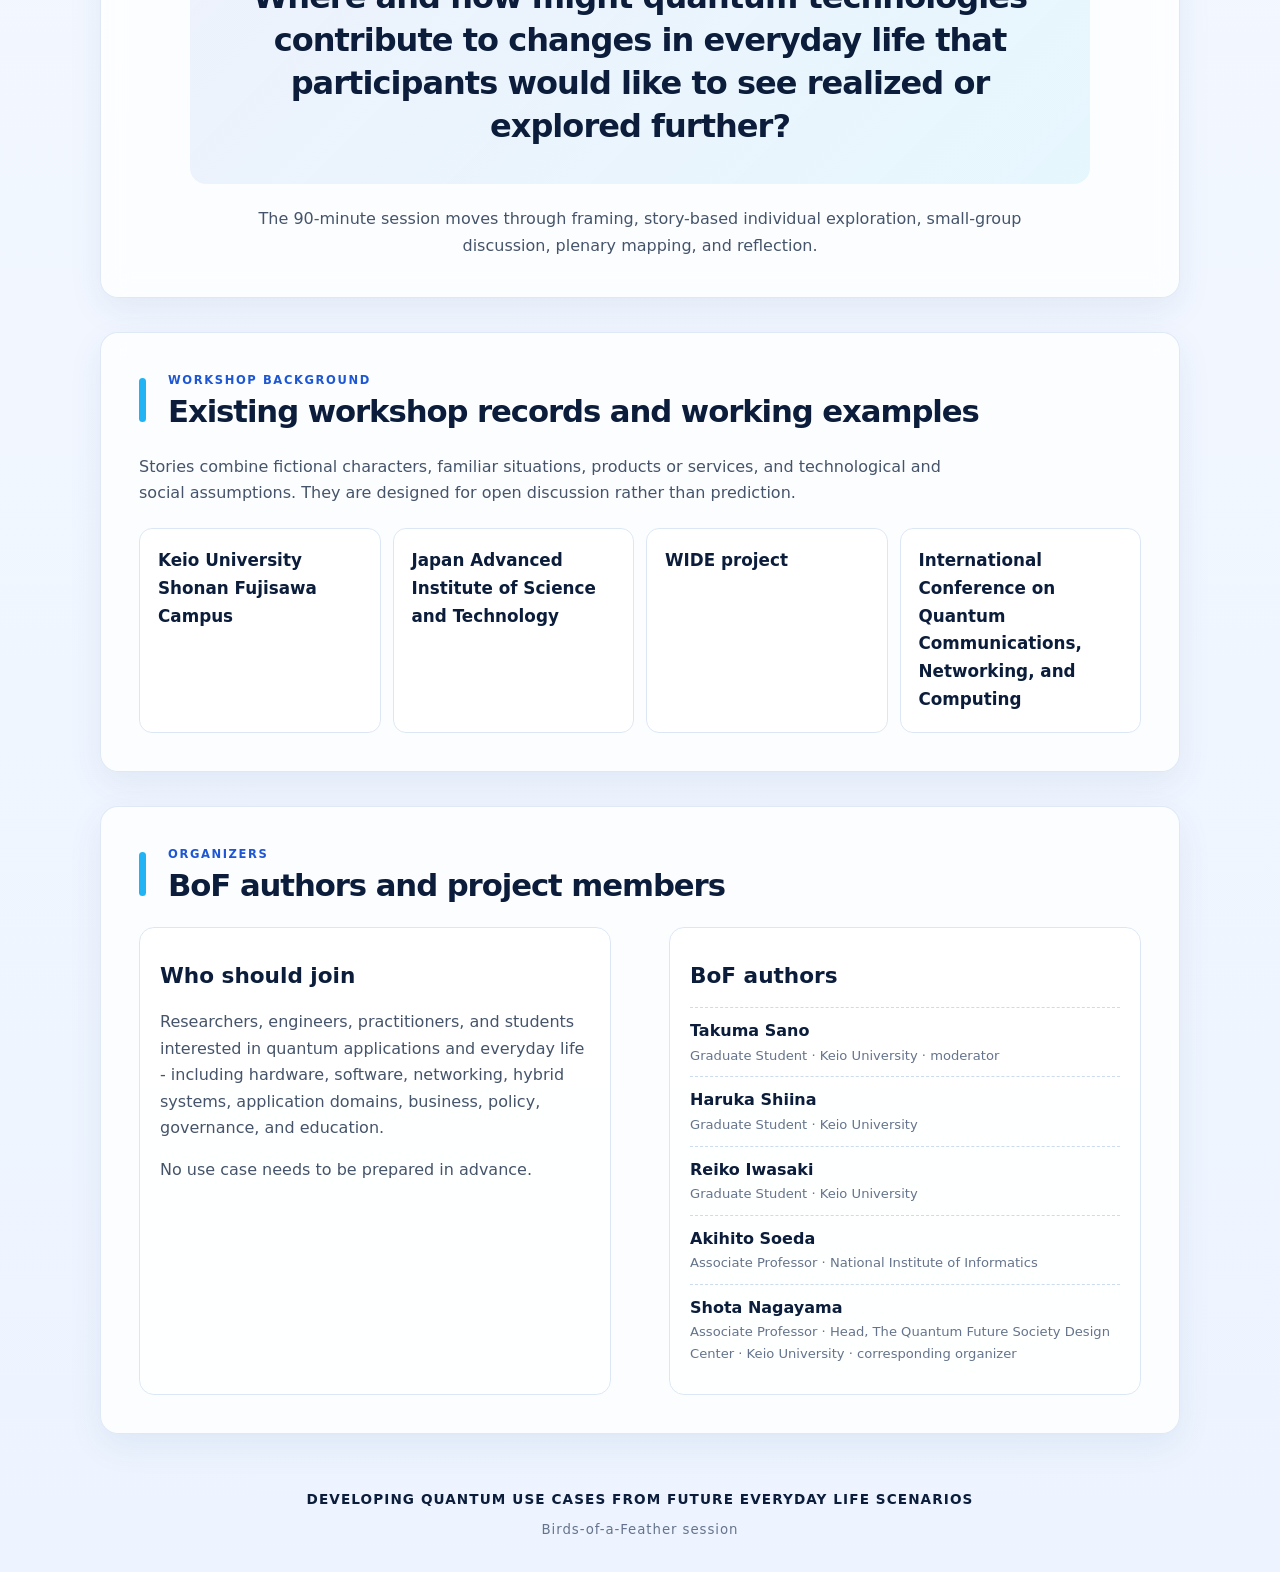
==== commit 7d56900d: "Reframe rationale around future everyday life" ====
--- a/site/index.html
+++ b/site/index.html
@@ -80,17 +80,17 @@
       <div class="section-heading">
         <span aria-hidden="true"></span>
         <div>
-          <p>2055 project scenario</p>
-          <h2 id="scenario-title">A shared condition for comparison, not a prediction</h2>
+          <p>Research approach</p>
+          <h2 id="scenario-title">Begin with future everyday life, not a predefined technology</h2>
         </div>
       </div>
       <div class="about-columns">
         <article class="info-panel">
-          <h3>Why begin in 2055?</h3>
+          <h3>Why begin with future everyday life?</h3>
           <p>
-            2055 is fixed as a project scenario for comparison, not an external forecast.
-            The setting is used to discuss how a fixed quantum-search baseline might derive into
-            products, services, situations of use, and social conditions.
+            Future everyday-life stories reveal desired changes, concerns, and social conditions
+            before asking where quantum technologies might contribute. This keeps technology from
+            becoming a predefined answer.
           </p>
         </article>
         <article class="info-panel">
